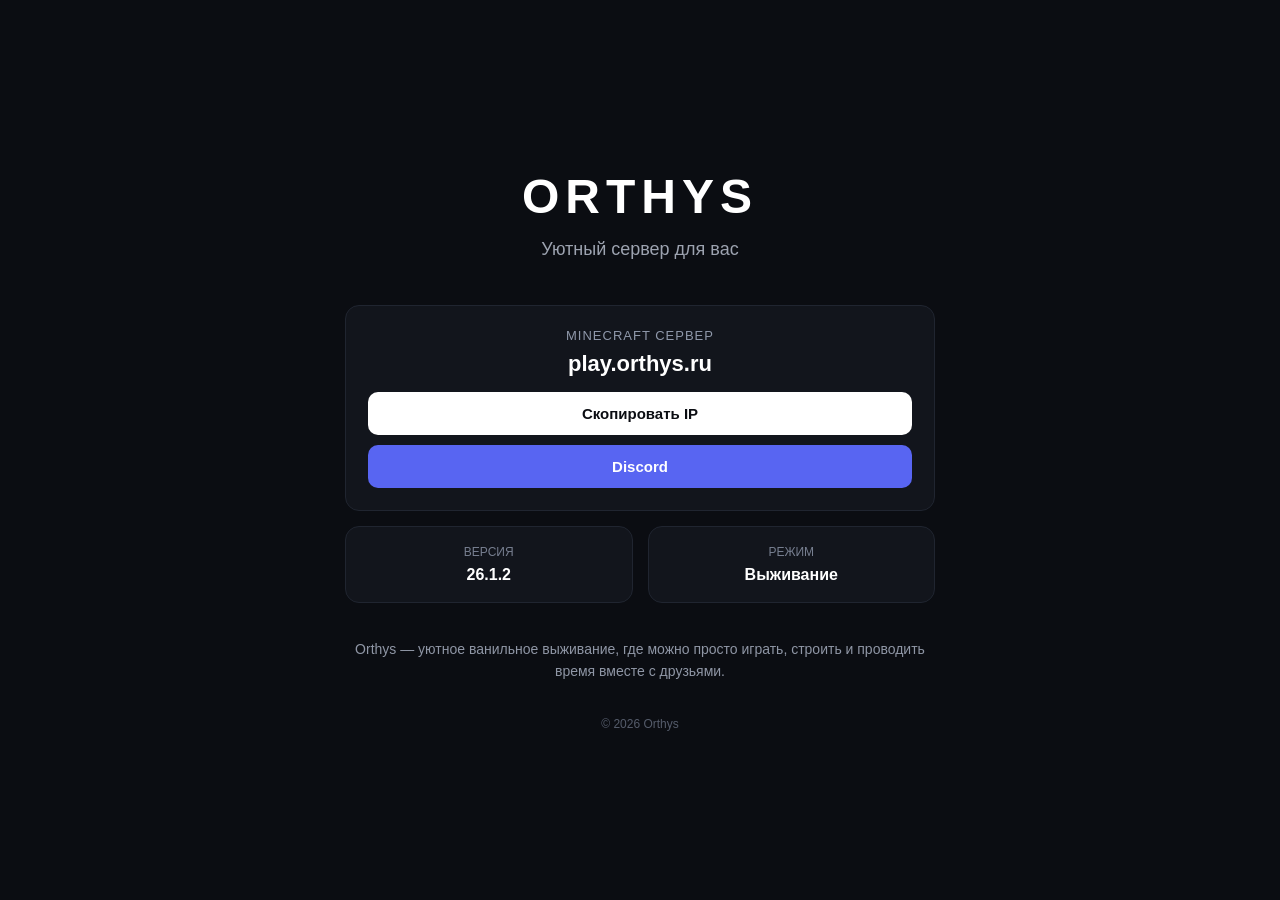
==== index.html @ 1ef9ca55 "Create index.html" ====
<!DOCTYPE html>
<html lang="ru">
<head>
    <meta charset="UTF-8">
    <meta name="viewport" content="width=device-width, initial-scale=1.0">

    <title>Orthys — Minecraft сервер</title>
    <meta name="description" content="Orthys — уютный Minecraft сервер для вас.">

    <style>
        * {
            box-sizing: border-box;
            margin: 0;
            padding: 0;
        }

        body {
            min-height: 100vh;
            display: flex;
            align-items: center;
            justify-content: center;

            background: #0b0d12;
            color: #ffffff;

            font-family: Arial, Helvetica, sans-serif;
        }

        .container {
            width: 100%;
            max-width: 650px;
            padding: 30px;
            text-align: center;
        }

        .logo {
            font-size: 48px;
            font-weight: 800;
            letter-spacing: 6px;
            margin-bottom: 15px;
        }

        .subtitle {
            color: #9da3b0;
            font-size: 18px;
            margin-bottom: 45px;
        }

        .server {
            background: #12151c;
            border: 1px solid #202530;
            border-radius: 14px;
            padding: 22px;
            margin-bottom: 15px;
        }

        .server-title {
            color: #8f98aa;
            font-size: 13px;
            margin-bottom: 8px;
            text-transform: uppercase;
            letter-spacing: 1px;
        }

        .ip {
            font-size: 22px;
            font-weight: 700;
            margin-bottom: 15px;
        }

        button,
        .discord {
            width: 100%;
            border: none;
            border-radius: 10px;
            padding: 13px 18px;

            font-size: 15px;
            font-weight: 600;

            cursor: pointer;
            text-decoration: none;
            display: block;

            transition: 0.2s;
        }

        button {
            background: #ffffff;
            color: #0b0d12;
        }

        button:hover {
            background: #e5e7eb;
        }

        .discord {
            background: #5865f2;
            color: white;
            margin-top: 10px;
        }

        .discord:hover {
            background: #4752c4;
        }

        .info {
            display: grid;
            grid-template-columns: 1fr 1fr;
            gap: 15px;
            margin-top: 15px;
        }

        .info-card {
            background: #12151c;
            border: 1px solid #202530;
            border-radius: 14px;
            padding: 18px;
        }

        .info-title {
            color: #777f90;
            font-size: 12px;
            margin-bottom: 7px;
            text-transform: uppercase;
        }

        .info-value {
            font-size: 16px;
            font-weight: 600;
        }

        .about {
            margin-top: 35px;
            color: #8f96a5;
            font-size: 14px;
            line-height: 1.6;
        }

        footer {
            margin-top: 35px;
            color: #555c6b;
            font-size: 12px;
        }

        @media (max-width: 500px) {
            .container {
                padding: 20px;
            }

            .logo {
                font-size: 38px;
            }

            .info {
                grid-template-columns: 1fr;
            }
        }
    </style>
</head>

<body>

<div class="container">

    <div class="logo">ORTHYS</div>

    <div class="subtitle">
        Уютный сервер для вас
    </div>

    <div class="server">

        <div class="server-title">
            Minecraft сервер
        </div>

        <div class="ip" id="ip">
            play.orthys.ru
        </div>

        <button onclick="copyIP()">
            Скопировать IP
        </button>

        <a
            class="discord"
            href="https://discord.gg/CHANGE_ME"
            target="_blank"
        >
            Discord
        </a>

    </div>

    <div class="info">

        <div class="info-card">
            <div class="info-title">
                Версия
            </div>

            <div class="info-value">
                26.1.2
            </div>
        </div>

        <div class="info-card">
            <div class="info-title">
                Режим
            </div>

            <div class="info-value">
                Выживание
            </div>
        </div>

    </div>

    <div class="about">
        Orthys — уютное ванильное выживание,
        где можно просто играть, строить и
        проводить время вместе с друзьями.
    </div>

    <footer>
        © 2026 Orthys
    </footer>

</div>

<script>
    function copyIP() {
        const ip = document.getElementById("ip").innerText;

        navigator.clipboard.writeText(ip).then(() => {
            alert("IP сервера скопирован!");
        });
    }
</script>

</body>
</html>
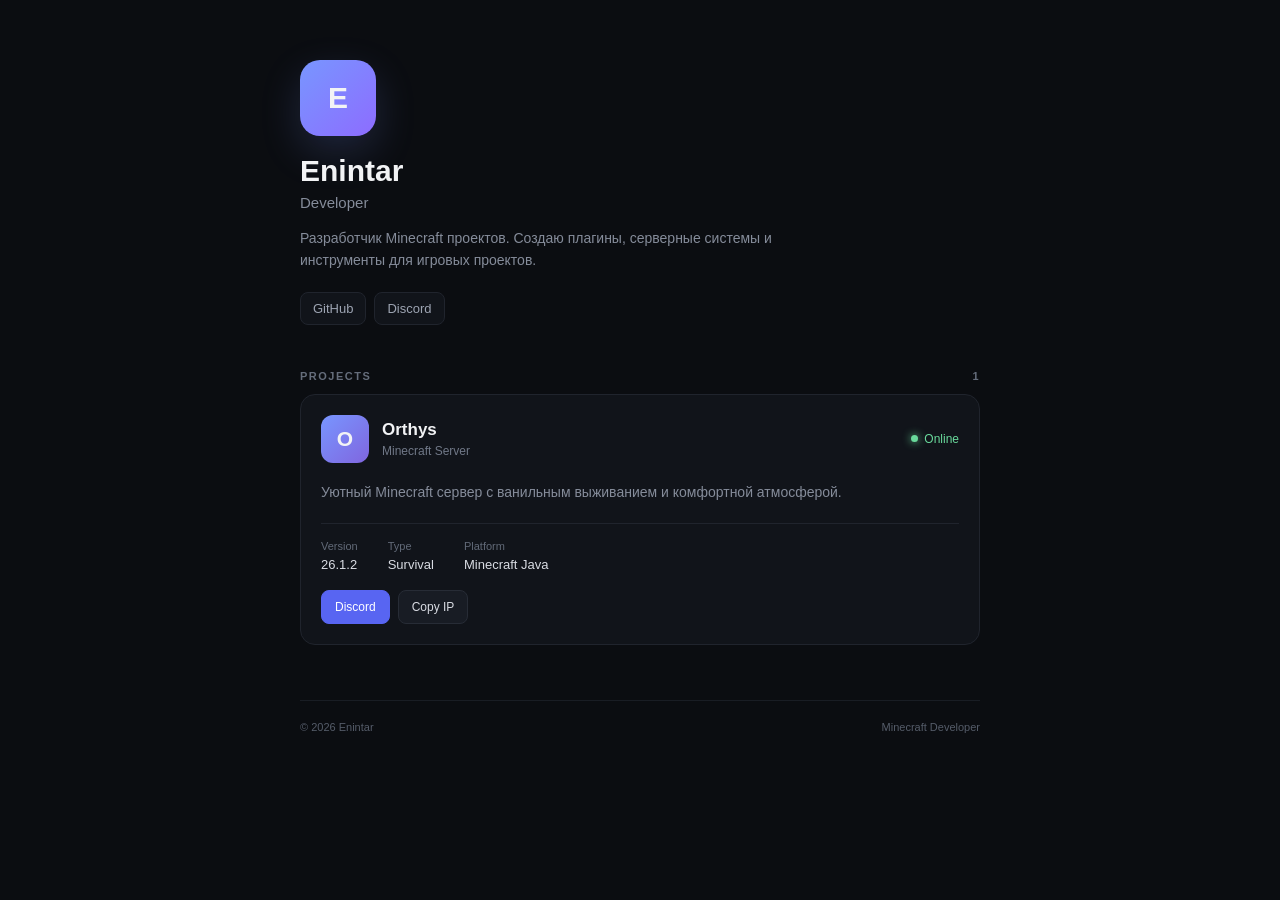
==== commit f08b2876: "Update index.html" ====
--- a/index.html
+++ b/index.html
@@ -4,8 +4,8 @@
     <meta charset="UTF-8">
     <meta name="viewport" content="width=device-width, initial-scale=1.0">
 
-    <title>Orthys — Minecraft сервер</title>
-    <meta name="description" content="Orthys — уютный Minecraft сервер для вас.">
+    <title>Enintar — Developer</title>
+    <meta name="description" content="Enintar — разработчик Minecraft проектов.">
 
     <style>
         * {
@@ -16,144 +16,321 @@
 
         body {
             min-height: 100vh;
+            background: #0b0d11;
+            color: #f2f3f5;
+            font-family: Arial, Helvetica, sans-serif;
+        }
+
+        a {
+            color: inherit;
+            text-decoration: none;
+        }
+
+        .container {
+            width: 100%;
+            max-width: 720px;
+            margin: 0 auto;
+            padding: 60px 20px;
+        }
+
+        /* PROFILE */
+
+        .profile {
+            margin-bottom: 45px;
+        }
+
+        .avatar {
+            width: 76px;
+            height: 76px;
+
             display: flex;
             align-items: center;
             justify-content: center;
 
-            background: #0b0d12;
-            color: #ffffff;
-
-            font-family: Arial, Helvetica, sans-serif;
-        }
-
-        .container {
-            width: 100%;
-            max-width: 650px;
-            padding: 30px;
-            text-align: center;
-        }
-
-        .logo {
-            font-size: 48px;
+            border-radius: 20px;
+
+            background: linear-gradient(
+                135deg,
+                #7896ff,
+                #8d6cff
+            );
+
+            font-size: 30px;
             font-weight: 800;
-            letter-spacing: 6px;
-            margin-bottom: 15px;
-        }
-
-        .subtitle {
-            color: #9da3b0;
-            font-size: 18px;
-            margin-bottom: 45px;
-        }
-
-        .server {
-            background: #12151c;
-            border: 1px solid #202530;
-            border-radius: 14px;
-            padding: 22px;
-            margin-bottom: 15px;
-        }
-
-        .server-title {
-            color: #8f98aa;
-            font-size: 13px;
-            margin-bottom: 8px;
-            text-transform: uppercase;
-            letter-spacing: 1px;
-        }
-
-        .ip {
-            font-size: 22px;
-            font-weight: 700;
-            margin-bottom: 15px;
-        }
-
-        button,
-        .discord {
-            width: 100%;
-            border: none;
-            border-radius: 10px;
-            padding: 13px 18px;
-
+
+            margin-bottom: 18px;
+
+            box-shadow:
+                0 15px 40px rgba(120, 150, 255, 0.18);
+        }
+
+        .name {
+            font-size: 30px;
+            font-weight: 750;
+
+            margin-bottom: 6px;
+        }
+
+        .role {
+            color: #858c9a;
             font-size: 15px;
-            font-weight: 600;
-
-            cursor: pointer;
-            text-decoration: none;
-            display: block;
-
-            transition: 0.2s;
-        }
-
-        button {
-            background: #ffffff;
-            color: #0b0d12;
-        }
-
-        button:hover {
-            background: #e5e7eb;
-        }
-
-        .discord {
-            background: #5865f2;
-            color: white;
-            margin-top: 10px;
-        }
-
-        .discord:hover {
-            background: #4752c4;
-        }
-
-        .info {
-            display: grid;
-            grid-template-columns: 1fr 1fr;
-            gap: 15px;
-            margin-top: 15px;
-        }
-
-        .info-card {
-            background: #12151c;
-            border: 1px solid #202530;
-            border-radius: 14px;
-            padding: 18px;
-        }
-
-        .info-title {
-            color: #777f90;
-            font-size: 12px;
-            margin-bottom: 7px;
-            text-transform: uppercase;
-        }
-
-        .info-value {
-            font-size: 16px;
-            font-weight: 600;
-        }
-
-        .about {
-            margin-top: 35px;
-            color: #8f96a5;
+        }
+
+        .bio {
+            color: #858c9a;
             font-size: 14px;
             line-height: 1.6;
-        }
+
+            max-width: 500px;
+
+            margin-top: 16px;
+        }
+
+        /* LINKS */
+
+        .links {
+            display: flex;
+            gap: 8px;
+            margin-top: 20px;
+            flex-wrap: wrap;
+        }
+
+        .link {
+            padding: 8px 12px;
+
+            border-radius: 8px;
+
+            border: 1px solid #20242d;
+            background: #11141a;
+
+            color: #9da4b2;
+
+            font-size: 13px;
+
+            transition: 0.2s;
+        }
+
+        .link:hover {
+            color: white;
+            border-color: #363c48;
+            background: #151922;
+        }
+
+        /* SECTION */
+
+        .section-title {
+            display: flex;
+            align-items: center;
+            justify-content: space-between;
+
+            margin-bottom: 12px;
+
+            color: #656d7b;
+
+            font-size: 11px;
+            font-weight: 700;
+
+            letter-spacing: 1.5px;
+            text-transform: uppercase;
+        }
+
+        /* PROJECT */
+
+        .project {
+            background: #11141a;
+
+            border: 1px solid #20242d;
+
+            border-radius: 15px;
+
+            padding: 20px;
+
+            transition: 0.2s;
+        }
+
+        .project:hover {
+            border-color: #343b48;
+            transform: translateY(-2px);
+        }
+
+        .project-header {
+            display: flex;
+            align-items: center;
+            gap: 13px;
+        }
+
+        .project-icon {
+            width: 48px;
+            height: 48px;
+
+            border-radius: 12px;
+
+            display: flex;
+            align-items: center;
+            justify-content: center;
+
+            background: linear-gradient(
+                135deg,
+                #7896ff,
+                #8066df
+            );
+
+            font-size: 21px;
+            font-weight: 800;
+        }
+
+        .project-name {
+            font-size: 17px;
+            font-weight: 700;
+        }
+
+        .project-type {
+            color: #707887;
+            font-size: 12px;
+
+            margin-top: 4px;
+        }
+
+        .project-status {
+            margin-left: auto;
+
+            display: flex;
+            align-items: center;
+            gap: 6px;
+
+            color: #69d99b;
+
+            font-size: 12px;
+        }
+
+        .status-dot {
+            width: 7px;
+            height: 7px;
+
+            border-radius: 50%;
+
+            background: #69d99b;
+
+            box-shadow: 0 0 9px #69d99b;
+        }
+
+        .project-description {
+            color: #858c9a;
+
+            font-size: 14px;
+            line-height: 1.6;
+
+            margin-top: 18px;
+        }
+
+        .project-info {
+            display: flex;
+            gap: 30px;
+
+            margin-top: 20px;
+            padding-top: 16px;
+
+            border-top: 1px solid #20242d;
+        }
+
+        .info {
+            display: flex;
+            flex-direction: column;
+            gap: 5px;
+        }
+
+        .info-title {
+            color: #626a78;
+            font-size: 11px;
+        }
+
+        .info-value {
+            color: #d9dce3;
+            font-size: 13px;
+        }
+
+        .project-actions {
+            display: flex;
+            gap: 8px;
+
+            margin-top: 18px;
+        }
+
+        .button {
+            padding: 9px 13px;
+
+            border-radius: 8px;
+
+            background: #181c24;
+            border: 1px solid #272c36;
+
+            color: #d9dce3;
+
+            font-size: 12px;
+
+            transition: 0.2s;
+        }
+
+        .button:hover {
+            background: #202530;
+            border-color: #3a414e;
+        }
+
+        .button.primary {
+            background: #5865f2;
+            border-color: #5865f2;
+            color: white;
+        }
+
+        .button.primary:hover {
+            background: #4752c4;
+        }
+
+        /* FOOTER */
 
         footer {
-            margin-top: 35px;
-            color: #555c6b;
-            font-size: 12px;
-        }
-
-        @media (max-width: 500px) {
+            margin-top: 55px;
+
+            padding-top: 20px;
+
+            border-top: 1px solid #191d24;
+
+            display: flex;
+            justify-content: space-between;
+
+            color: #555c69;
+
+            font-size: 11px;
+        }
+
+        /* MOBILE */
+
+        @media (max-width: 520px) {
+
             .container {
-                padding: 20px;
+                padding: 40px 15px;
             }
 
-            .logo {
-                font-size: 38px;
+            .project-info {
+                gap: 18px;
+                flex-wrap: wrap;
             }
 
-            .info {
-                grid-template-columns: 1fr;
+            .project-status {
+                display: none;
+            }
+
+            .project-actions {
+                flex-direction: column;
+            }
+
+            .button {
+                text-align: center;
+            }
+
+            footer {
+                flex-direction: column;
+                gap: 8px;
             }
         }
     </style>
@@ -163,81 +340,203 @@
 
 <div class="container">
 
-    <div class="logo">ORTHYS</div>
-
-    <div class="subtitle">
-        Уютный сервер для вас
+    <!-- PROFILE -->
+
+    <section class="profile">
+
+        <div class="avatar">
+            E
+        </div>
+
+        <div class="name">
+            Enintar
+        </div>
+
+        <div class="role">
+            Developer
+        </div>
+
+        <div class="bio">
+            Разработчик Minecraft проектов.
+            Создаю плагины, серверные системы и
+            инструменты для игровых проектов.
+        </div>
+
+        <div class="links">
+
+            <a
+                class="link"
+                href="https://github.com/Enintar"
+                target="_blank"
+            >
+                GitHub
+            </a>
+
+            <a
+                class="link"
+                href="https://discord.gg/CHANGE_ME"
+                target="_blank"
+            >
+                Discord
+            </a>
+
+        </div>
+
+    </section>
+
+
+    <!-- PROJECTS -->
+
+    <div class="section-title">
+        <span>Projects</span>
+        <span>1</span>
     </div>
 
-    <div class="server">
-
-        <div class="server-title">
-            Minecraft сервер
-        </div>
-
-        <div class="ip" id="ip">
-            play.orthys.ru
-        </div>
-
-        <button onclick="copyIP()">
-            Скопировать IP
-        </button>
-
-        <a
-            class="discord"
-            href="https://discord.gg/CHANGE_ME"
-            target="_blank"
-        >
-            Discord
-        </a>
-
-    </div>
-
-    <div class="info">
-
-        <div class="info-card">
-            <div class="info-title">
-                Версия
+
+    <!-- ORTHYS -->
+
+    <article class="project">
+
+        <div class="project-header">
+
+            <div class="project-icon">
+                O
             </div>
 
-            <div class="info-value">
-                26.1.2
+            <div>
+
+                <div class="project-name">
+                    Orthys
+                </div>
+
+                <div class="project-type">
+                    Minecraft Server
+                </div>
+
             </div>
-        </div>
-
-        <div class="info-card">
-            <div class="info-title">
-                Режим
+
+            <div class="project-status">
+
+                <span class="status-dot"></span>
+
+                Online
+
             </div>
 
-            <div class="info-value">
-                Выживание
+        </div>
+
+
+        <div class="project-description">
+
+            Уютный Minecraft сервер с ванильным
+            выживанием и комфортной атмосферой.
+
+        </div>
+
+
+        <div class="project-info">
+
+            <div class="info">
+
+                <span class="info-title">
+                    Version
+                </span>
+
+                <span class="info-value">
+                    26.1.2
+                </span>
+
             </div>
-        </div>
-
-    </div>
-
-    <div class="about">
-        Orthys — уютное ванильное выживание,
-        где можно просто играть, строить и
-        проводить время вместе с друзьями.
-    </div>
+
+
+            <div class="info">
+
+                <span class="info-title">
+                    Type
+                </span>
+
+                <span class="info-value">
+                    Survival
+                </span>
+
+            </div>
+
+
+            <div class="info">
+
+                <span class="info-title">
+                    Platform
+                </span>
+
+                <span class="info-value">
+                    Minecraft Java
+                </span>
+
+            </div>
+
+        </div>
+
+
+        <div class="project-actions">
+
+            <a
+                class="button primary"
+                href="https://discord.gg/CHANGE_ME"
+                target="_blank"
+            >
+                Discord
+            </a>
+
+            <button
+                class="button"
+                onclick="copyIP()"
+                id="copyButton"
+            >
+                Copy IP
+            </button>
+
+        </div>
+
+    </article>
+
 
     <footer>
-        © 2026 Orthys
+
+        <span>
+            © 2026 Enintar
+        </span>
+
+        <span>
+            Minecraft Developer
+        </span>
+
     </footer>
 
 </div>
 
+
 <script>
-    function copyIP() {
-        const ip = document.getElementById("ip").innerText;
-
-        navigator.clipboard.writeText(ip).then(() => {
-            alert("IP сервера скопирован!");
-        });
-    }
+
+function copyIP() {
+
+    const ip = "play.orthys.ru";
+
+    const button =
+        document.getElementById("copyButton");
+
+    navigator.clipboard.writeText(ip);
+
+    button.innerText = "Copied ✓";
+
+    setTimeout(() => {
+
+        button.innerText = "Copy IP";
+
+    }, 1500);
+
+}
+
 </script>
 
 </body>
-</html>
+</html>
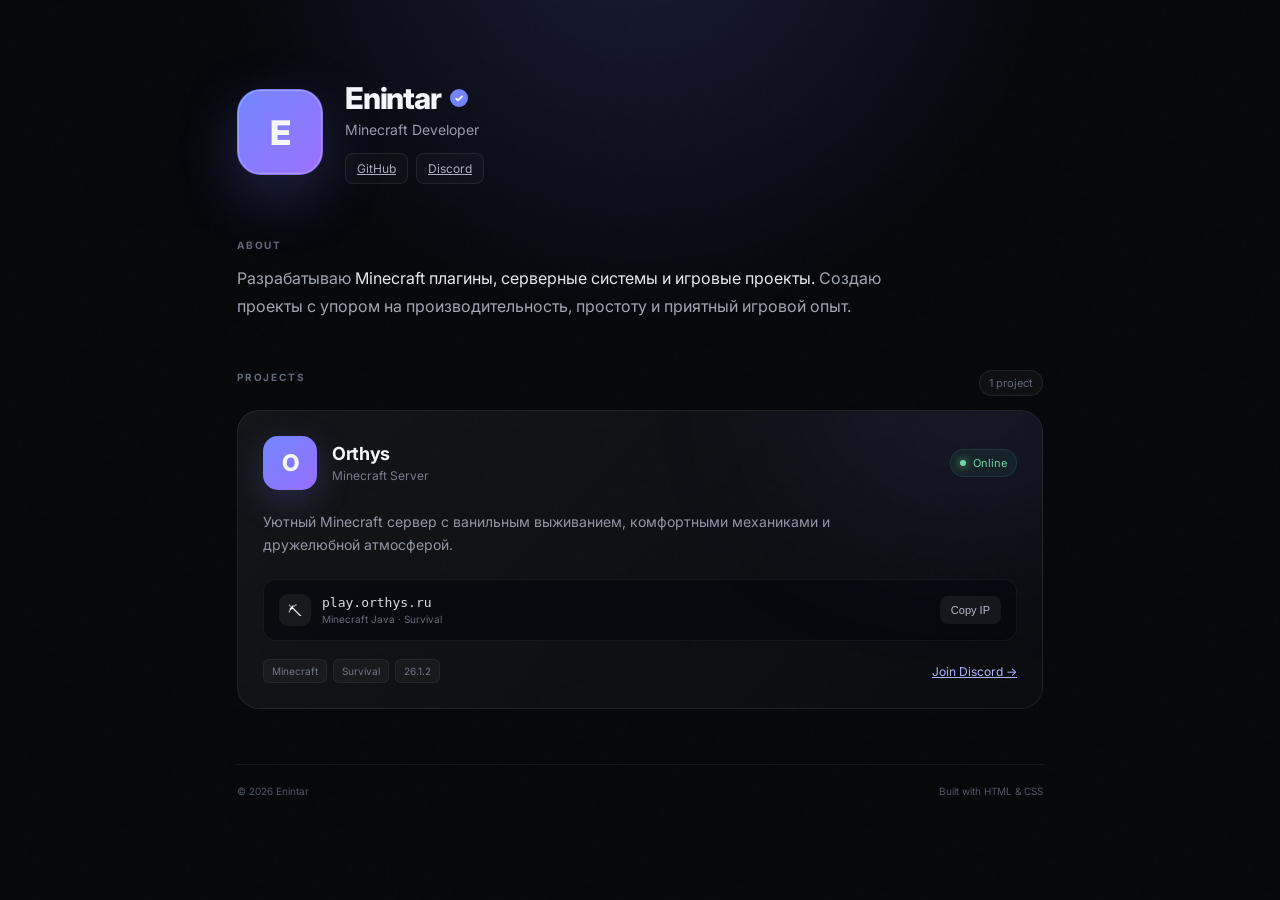
==== commit 78244977: "Update index.html" ====
--- a/index.html
+++ b/index.html
@@ -5,332 +5,576 @@
     <meta name="viewport" content="width=device-width, initial-scale=1.0">
 
     <title>Enintar — Developer</title>
-    <meta name="description" content="Enintar — разработчик Minecraft проектов.">
 
     <style>
+        @import url('https://fonts.googleapis.com/css2?family=Inter:wght@400;500;600;700;800&display=swap');
+
         * {
             box-sizing: border-box;
             margin: 0;
             padding: 0;
         }
 
+        :root {
+            --background: #07080c;
+            --card: rgba(15, 17, 24, 0.72);
+            --border: rgba(255, 255, 255, 0.08);
+            --text: #f5f7fb;
+            --muted: #858b9b;
+            --accent: #7c8cff;
+            --accent2: #a47cff;
+        }
+
         body {
             min-height: 100vh;
-            background: #0b0d11;
-            color: #f2f3f5;
-            font-family: Arial, Helvetica, sans-serif;
-        }
-
-        a {
-            color: inherit;
-            text-decoration: none;
-        }
-
-        .container {
+
+            background:
+                radial-gradient(
+                    circle at 50% -10%,
+                    rgba(112, 125, 255, 0.18),
+                    transparent 35%
+                ),
+                var(--background);
+
+            color: var(--text);
+
+            font-family: "Inter", Arial, sans-serif;
+        }
+
+        /* BACKGROUND */
+
+        .noise {
+            position: fixed;
+            inset: 0;
+
+            pointer-events: none;
+
+            opacity: .025;
+
+            background-image:
+                url("data:image/svg+xml,%3Csvg viewBox='0 0 180 180' xmlns='http://www.w3.org/2000/svg'%3E%3Cfilter id='n'%3E%3CfeTurbulence type='fractalNoise' baseFrequency='.8' numOctaves='4' stitchTiles='stitch'/%3E%3C/filter%3E%3Crect width='100%25' height='100%25' filter='url(%23n)' opacity='.5'/%3E%3C/svg%3E");
+        }
+
+        /* PAGE */
+
+        .page {
             width: 100%;
-            max-width: 720px;
-            margin: 0 auto;
-            padding: 60px 20px;
+            max-width: 850px;
+
+            margin: auto;
+
+            padding: 80px 22px 60px;
         }
 
         /* PROFILE */
 
         .profile {
-            margin-bottom: 45px;
+            display: flex;
+            align-items: center;
+
+            gap: 22px;
+
+            margin-bottom: 55px;
         }
 
         .avatar {
-            width: 76px;
-            height: 76px;
+            width: 86px;
+            height: 86px;
+
+            flex-shrink: 0;
 
             display: flex;
             align-items: center;
             justify-content: center;
 
-            border-radius: 20px;
-
-            background: linear-gradient(
-                135deg,
-                #7896ff,
-                #8d6cff
-            );
+            border-radius: 24px;
+
+            background:
+                linear-gradient(
+                    135deg,
+                    #7387ff,
+                    #9b70ff
+                );
+
+            font-size: 34px;
+            font-weight: 800;
+
+            box-shadow:
+                0 20px 60px rgba(110, 125, 255, .25);
+
+            position: relative;
+        }
+
+        .avatar::after {
+            content: "";
+
+            position: absolute;
+            inset: 1px;
+
+            border-radius: 23px;
+
+            border: 1px solid rgba(255,255,255,.25);
+        }
+
+        .profile-info {
+            flex: 1;
+        }
+
+        .name {
+            display: flex;
+            align-items: center;
+
+            gap: 9px;
 
             font-size: 30px;
             font-weight: 800;
 
-            margin-bottom: 18px;
-
-            box-shadow:
-                0 15px 40px rgba(120, 150, 255, 0.18);
-        }
-
-        .name {
-            font-size: 30px;
-            font-weight: 750;
-
-            margin-bottom: 6px;
+            letter-spacing: -.04em;
+        }
+
+        .verified {
+            width: 18px;
+            height: 18px;
+
+            display: flex;
+            align-items: center;
+            justify-content: center;
+
+            border-radius: 50%;
+
+            background: #7285ff;
+
+            font-size: 11px;
         }
 
         .role {
-            color: #858c9a;
-            font-size: 15px;
-        }
-
-        .bio {
-            color: #858c9a;
+            color: #969cac;
+
+            margin-top: 5px;
+
             font-size: 14px;
-            line-height: 1.6;
-
-            max-width: 500px;
-
-            margin-top: 16px;
-        }
-
-        /* LINKS */
+        }
 
         .links {
             display: flex;
             gap: 8px;
-            margin-top: 20px;
-            flex-wrap: wrap;
+
+            margin-top: 15px;
         }
 
         .link {
-            padding: 8px 12px;
+            padding: 7px 11px;
 
             border-radius: 8px;
 
-            border: 1px solid #20242d;
-            background: #11141a;
-
-            color: #9da4b2;
-
-            font-size: 13px;
-
-            transition: 0.2s;
+            border: 1px solid var(--border);
+
+            background: rgba(255,255,255,.025);
+
+            color: #aab0be;
+
+            font-size: 12px;
+
+            transition: .2s;
         }
 
         .link:hover {
             color: white;
-            border-color: #363c48;
-            background: #151922;
-        }
-
-        /* SECTION */
-
-        .section-title {
+
+            background: rgba(255,255,255,.06);
+
+            border-color: rgba(255,255,255,.15);
+
+            transform: translateY(-1px);
+        }
+
+        /* ABOUT */
+
+        .about {
+            margin-bottom: 50px;
+        }
+
+        .label {
+            color: #626979;
+
+            font-size: 10px;
+            font-weight: 700;
+
+            letter-spacing: .18em;
+
+            text-transform: uppercase;
+
+            margin-bottom: 13px;
+        }
+
+        .about-text {
+            max-width: 650px;
+
+            color: #a1a6b3;
+
+            font-size: 16px;
+
+            line-height: 1.75;
+        }
+
+        .highlight {
+            color: #e5e8ef;
+        }
+
+        /* PROJECTS */
+
+        .projects-header {
             display: flex;
             align-items: center;
             justify-content: space-between;
 
-            margin-bottom: 12px;
-
-            color: #656d7b;
+            margin-bottom: 14px;
+        }
+
+        .count {
+            color: #626979;
 
             font-size: 11px;
+
+            padding: 5px 9px;
+
+            border-radius: 20px;
+
+            background: rgba(255,255,255,.035);
+
+            border: 1px solid var(--border);
+        }
+
+        /* PROJECT CARD */
+
+        .project {
+            position: relative;
+
+            overflow: hidden;
+
+            border-radius: 22px;
+
+            border: 1px solid var(--border);
+
+            background:
+                linear-gradient(
+                    135deg,
+                    rgba(255,255,255,.055),
+                    rgba(255,255,255,.018)
+                );
+
+            padding: 25px;
+
+            transition: .3s;
+        }
+
+        .project::before {
+            content: "";
+
+            position: absolute;
+
+            width: 300px;
+            height: 200px;
+
+            top: -120px;
+            right: -80px;
+
+            background: #7285ff;
+
+            filter: blur(100px);
+
+            opacity: .12;
+
+            pointer-events: none;
+        }
+
+        .project:hover {
+            transform: translateY(-4px);
+
+            border-color: rgba(130,145,255,.25);
+
+            box-shadow:
+                0 25px 70px rgba(0,0,0,.25);
+        }
+
+        .project-top {
+            display: flex;
+            align-items: center;
+
+            gap: 15px;
+        }
+
+        .project-icon {
+            width: 54px;
+            height: 54px;
+
+            display: flex;
+            align-items: center;
+            justify-content: center;
+
+            border-radius: 15px;
+
+            background:
+                linear-gradient(
+                    135deg,
+                    #7287ff,
+                    #976eff
+                );
+
+            font-size: 23px;
+            font-weight: 800;
+
+            box-shadow:
+                0 10px 35px rgba(116,135,255,.22);
+        }
+
+        .project-name {
+            font-size: 18px;
             font-weight: 700;
 
-            letter-spacing: 1.5px;
-            text-transform: uppercase;
-        }
-
-        /* PROJECT */
-
-        .project {
-            background: #11141a;
-
-            border: 1px solid #20242d;
-
-            border-radius: 15px;
-
-            padding: 20px;
-
-            transition: 0.2s;
-        }
-
-        .project:hover {
-            border-color: #343b48;
-            transform: translateY(-2px);
-        }
-
-        .project-header {
-            display: flex;
-            align-items: center;
-            gap: 13px;
-        }
-
-        .project-icon {
-            width: 48px;
-            height: 48px;
-
-            border-radius: 12px;
+            letter-spacing: -.02em;
+        }
+
+        .project-type {
+            color: #747b8c;
+
+            font-size: 12px;
+
+            margin-top: 4px;
+        }
+
+        .status {
+            margin-left: auto;
+
+            display: flex;
+            align-items: center;
+
+            gap: 7px;
+
+            color: #70dca0;
+
+            font-size: 11px;
+
+            padding: 6px 9px;
+
+            border-radius: 20px;
+
+            background: rgba(72, 220, 140, .07);
+
+            border: 1px solid rgba(72, 220, 140, .12);
+        }
+
+        .status-dot {
+            width: 6px;
+            height: 6px;
+
+            border-radius: 50%;
+
+            background: #70dca0;
+
+            box-shadow: 0 0 9px #70dca0;
+        }
+
+        .project-description {
+            color: #9197a5;
+
+            font-size: 14px;
+
+            line-height: 1.65;
+
+            max-width: 600px;
+
+            margin-top: 20px;
+        }
+
+        /* SERVER */
+
+        .server {
+            display: flex;
+            align-items: center;
+            justify-content: space-between;
+
+            gap: 15px;
+
+            margin-top: 23px;
+
+            padding: 14px 15px;
+
+            border-radius: 13px;
+
+            background: rgba(5,7,11,.55);
+
+            border: 1px solid rgba(255,255,255,.055);
+        }
+
+        .server-left {
+            display: flex;
+            align-items: center;
+
+            gap: 11px;
+        }
+
+        .server-icon {
+            width: 32px;
+            height: 32px;
 
             display: flex;
             align-items: center;
             justify-content: center;
 
-            background: linear-gradient(
-                135deg,
-                #7896ff,
-                #8066df
-            );
-
-            font-size: 21px;
-            font-weight: 800;
-        }
-
-        .project-name {
-            font-size: 17px;
-            font-weight: 700;
-        }
-
-        .project-type {
-            color: #707887;
+            border-radius: 9px;
+
+            background: rgba(255,255,255,.06);
+
+            font-size: 14px;
+        }
+
+        .server-ip {
+            color: #d9dce4;
+
+            font-family: monospace;
+
+            font-size: 13px;
+        }
+
+        .server-label {
+            color: #626978;
+
+            font-size: 10px;
+
+            margin-top: 3px;
+        }
+
+        .copy {
+            border: 0;
+
+            color: #b8becb;
+
+            background: rgba(255,255,255,.06);
+
+            padding: 8px 11px;
+
+            border-radius: 8px;
+
+            font-size: 11px;
+
+            cursor: pointer;
+
+            transition: .2s;
+        }
+
+        .copy:hover {
+            color: white;
+
+            background: rgba(255,255,255,.1);
+        }
+
+        /* PROJECT FOOTER */
+
+        .project-footer {
+            display: flex;
+            align-items: center;
+
+            justify-content: space-between;
+
+            margin-top: 18px;
+        }
+
+        .tags {
+            display: flex;
+            gap: 6px;
+        }
+
+        .tag {
+            color: #727989;
+
+            font-size: 10px;
+
+            padding: 5px 8px;
+
+            border-radius: 6px;
+
+            background: rgba(255,255,255,.035);
+
+            border: 1px solid rgba(255,255,255,.05);
+        }
+
+        .discord {
+            color: #aeb5ff;
+
             font-size: 12px;
 
-            margin-top: 4px;
-        }
-
-        .project-status {
-            margin-left: auto;
-
-            display: flex;
-            align-items: center;
-            gap: 6px;
-
-            color: #69d99b;
-
-            font-size: 12px;
-        }
-
-        .status-dot {
-            width: 7px;
-            height: 7px;
-
-            border-radius: 50%;
-
-            background: #69d99b;
-
-            box-shadow: 0 0 9px #69d99b;
-        }
-
-        .project-description {
-            color: #858c9a;
-
-            font-size: 14px;
-            line-height: 1.6;
-
-            margin-top: 18px;
-        }
-
-        .project-info {
-            display: flex;
-            gap: 30px;
-
-            margin-top: 20px;
-            padding-top: 16px;
-
-            border-top: 1px solid #20242d;
-        }
-
-        .info {
-            display: flex;
-            flex-direction: column;
-            gap: 5px;
-        }
-
-        .info-title {
-            color: #626a78;
-            font-size: 11px;
-        }
-
-        .info-value {
-            color: #d9dce3;
-            font-size: 13px;
-        }
-
-        .project-actions {
-            display: flex;
-            gap: 8px;
-
-            margin-top: 18px;
-        }
-
-        .button {
-            padding: 9px 13px;
-
-            border-radius: 8px;
-
-            background: #181c24;
-            border: 1px solid #272c36;
-
-            color: #d9dce3;
-
-            font-size: 12px;
-
-            transition: 0.2s;
-        }
-
-        .button:hover {
-            background: #202530;
-            border-color: #3a414e;
-        }
-
-        .button.primary {
-            background: #5865f2;
-            border-color: #5865f2;
+            transition: .2s;
+        }
+
+        .discord:hover {
             color: white;
         }
 
-        .button.primary:hover {
-            background: #4752c4;
-        }
-
         /* FOOTER */
 
         footer {
+            display: flex;
+            justify-content: space-between;
+
             margin-top: 55px;
-
             padding-top: 20px;
 
-            border-top: 1px solid #191d24;
-
-            display: flex;
-            justify-content: space-between;
-
-            color: #555c69;
-
-            font-size: 11px;
+            border-top: 1px solid rgba(255,255,255,.06);
+
+            color: #505665;
+
+            font-size: 10px;
         }
 
         /* MOBILE */
 
-        @media (max-width: 520px) {
-
-            .container {
-                padding: 40px 15px;
+        @media(max-width: 600px) {
+
+            .page {
+                padding: 45px 16px;
             }
 
-            .project-info {
-                gap: 18px;
-                flex-wrap: wrap;
+            .profile {
+                align-items: flex-start;
             }
 
-            .project-status {
+            .avatar {
+                width: 68px;
+                height: 68px;
+
+                border-radius: 19px;
+
+                font-size: 27px;
+            }
+
+            .name {
+                font-size: 25px;
+            }
+
+            .status {
                 display: none;
             }
 
-            .project-actions {
+            .server {
+                align-items: flex-start;
+            }
+
+            .server-left {
+                min-width: 0;
+            }
+
+            .project-footer {
+                align-items: flex-start;
+                gap: 15px;
+
                 flex-direction: column;
             }
 
-            .button {
-                text-align: center;
-            }
-
             footer {
                 flex-direction: column;
-                gap: 8px;
+
+                gap: 7px;
             }
         }
     </style>
@@ -338,7 +582,9 @@
 
 <body>
 
-<div class="container">
+<div class="noise"></div>
+
+<div class="page">
 
     <!-- PROFILE -->
 
@@ -348,156 +594,195 @@
             E
         </div>
 
-        <div class="name">
-            Enintar
+        <div class="profile-info">
+
+            <div class="name">
+
+                Enintar
+
+                <span class="verified">
+                    ✓
+                </span>
+
+            </div>
+
+            <div class="role">
+                Minecraft Developer
+            </div>
+
+            <div class="links">
+
+                <a
+                    class="link"
+                    href="https://github.com/Enintar"
+                    target="_blank"
+                >
+                    GitHub
+                </a>
+
+                <a
+                    class="link"
+                    href="https://discord.gg/CHANGE_ME"
+                    target="_blank"
+                >
+                    Discord
+                </a>
+
+            </div>
+
         </div>
 
-        <div class="role">
-            Developer
+    </section>
+
+
+    <!-- ABOUT -->
+
+    <section class="about">
+
+        <div class="label">
+            About
         </div>
 
-        <div class="bio">
-            Разработчик Minecraft проектов.
-            Создаю плагины, серверные системы и
-            инструменты для игровых проектов.
+        <p class="about-text">
+
+            Разрабатываю <span class="highlight">
+            Minecraft плагины, серверные системы
+            и игровые проекты.</span>
+
+            Создаю проекты с упором на
+            производительность, простоту и
+            приятный игровой опыт.
+
+        </p>
+
+    </section>
+
+
+    <!-- PROJECTS -->
+
+    <section>
+
+        <div class="projects-header">
+
+            <div class="label">
+                Projects
+            </div>
+
+            <div class="count">
+                1 project
+            </div>
+
         </div>
 
-        <div class="links">
-
-            <a
-                class="link"
-                href="https://github.com/Enintar"
-                target="_blank"
-            >
-                GitHub
-            </a>
-
-            <a
-                class="link"
-                href="https://discord.gg/CHANGE_ME"
-                target="_blank"
-            >
-                Discord
-            </a>
-
-        </div>
+
+        <!-- ORTHYS -->
+
+        <article class="project">
+
+            <div class="project-top">
+
+                <div class="project-icon">
+                    O
+                </div>
+
+                <div>
+
+                    <div class="project-name">
+                        Orthys
+                    </div>
+
+                    <div class="project-type">
+                        Minecraft Server
+                    </div>
+
+                </div>
+
+                <div class="status">
+
+                    <span class="status-dot"></span>
+
+                    Online
+
+                </div>
+
+            </div>
+
+
+            <p class="project-description">
+
+                Уютный Minecraft сервер с ванильным
+                выживанием, комфортными механиками
+                и дружелюбной атмосферой.
+
+            </p>
+
+
+            <div class="server">
+
+                <div class="server-left">
+
+                    <div class="server-icon">
+                        ⛏
+                    </div>
+
+                    <div>
+
+                        <div class="server-ip">
+                            play.orthys.ru
+                        </div>
+
+                        <div class="server-label">
+                            Minecraft Java · Survival
+                        </div>
+
+                    </div>
+
+                </div>
+
+
+                <button
+                    class="copy"
+                    id="copyButton"
+                    onclick="copyIP()"
+                >
+                    Copy IP
+                </button>
+
+            </div>
+
+
+            <div class="project-footer">
+
+                <div class="tags">
+
+                    <span class="tag">
+                        Minecraft
+                    </span>
+
+                    <span class="tag">
+                        Survival
+                    </span>
+
+                    <span class="tag">
+                        26.1.2
+                    </span>
+
+                </div>
+
+
+                <a
+                    class="discord"
+                    href="https://discord.gg/CHANGE_ME"
+                    target="_blank"
+                >
+                    Join Discord →
+                </a>
+
+            </div>
+
+        </article>
 
     </section>
-
-
-    <!-- PROJECTS -->
-
-    <div class="section-title">
-        <span>Projects</span>
-        <span>1</span>
-    </div>
-
-
-    <!-- ORTHYS -->
-
-    <article class="project">
-
-        <div class="project-header">
-
-            <div class="project-icon">
-                O
-            </div>
-
-            <div>
-
-                <div class="project-name">
-                    Orthys
-                </div>
-
-                <div class="project-type">
-                    Minecraft Server
-                </div>
-
-            </div>
-
-            <div class="project-status">
-
-                <span class="status-dot"></span>
-
-                Online
-
-            </div>
-
-        </div>
-
-
-        <div class="project-description">
-
-            Уютный Minecraft сервер с ванильным
-            выживанием и комфортной атмосферой.
-
-        </div>
-
-
-        <div class="project-info">
-
-            <div class="info">
-
-                <span class="info-title">
-                    Version
-                </span>
-
-                <span class="info-value">
-                    26.1.2
-                </span>
-
-            </div>
-
-
-            <div class="info">
-
-                <span class="info-title">
-                    Type
-                </span>
-
-                <span class="info-value">
-                    Survival
-                </span>
-
-            </div>
-
-
-            <div class="info">
-
-                <span class="info-title">
-                    Platform
-                </span>
-
-                <span class="info-value">
-                    Minecraft Java
-                </span>
-
-            </div>
-
-        </div>
-
-
-        <div class="project-actions">
-
-            <a
-                class="button primary"
-                href="https://discord.gg/CHANGE_ME"
-                target="_blank"
-            >
-                Discord
-            </a>
-
-            <button
-                class="button"
-                onclick="copyIP()"
-                id="copyButton"
-            >
-                Copy IP
-            </button>
-
-        </div>
-
-    </article>
 
 
     <footer>
@@ -507,7 +792,7 @@
         </span>
 
         <span>
-            Minecraft Developer
+            Built with HTML & CSS
         </span>
 
     </footer>
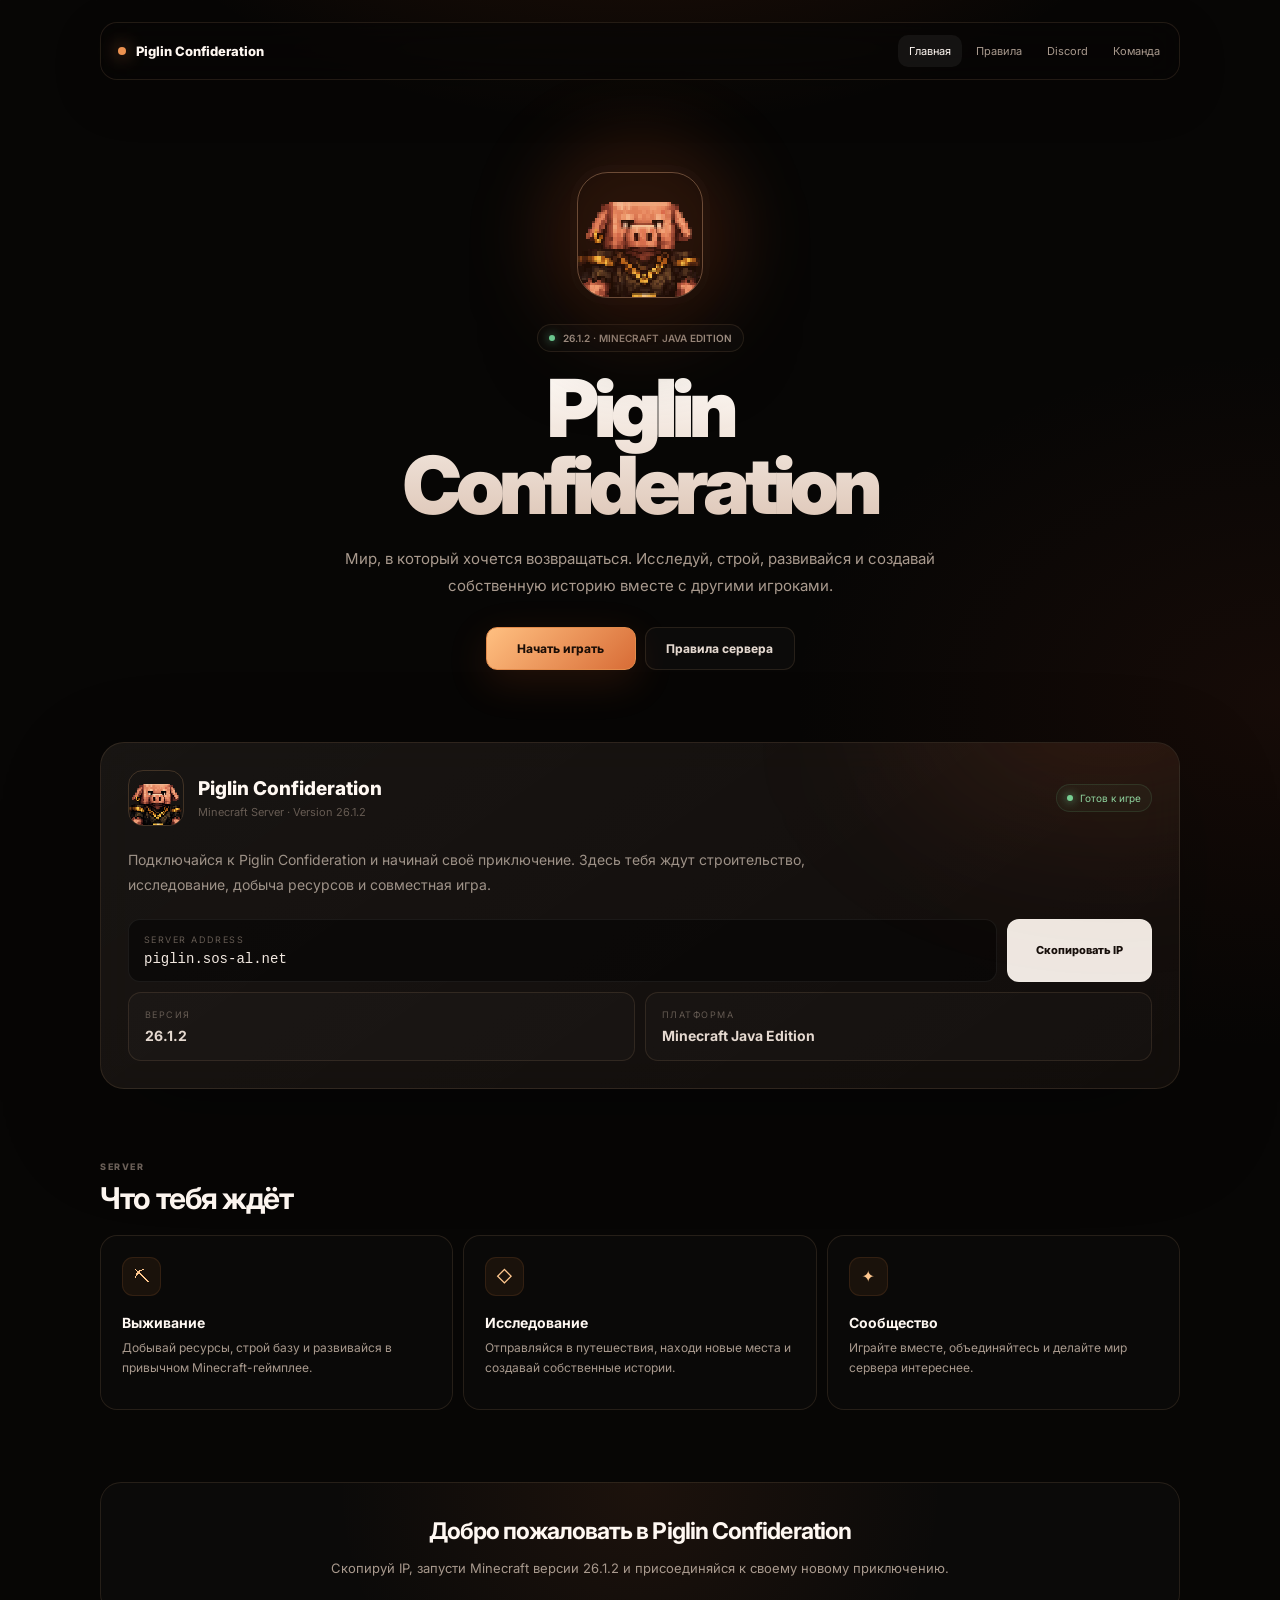
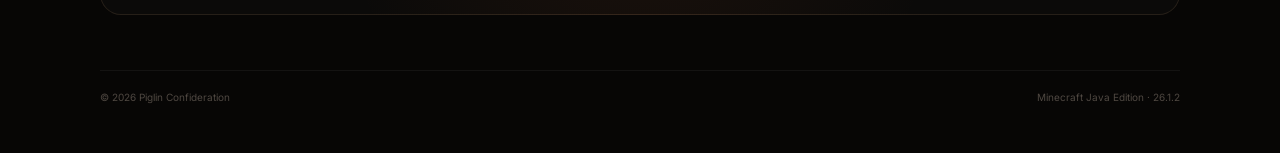
==== commit 15bb7be6: "+" ====
--- a/index.html
+++ b/index.html
@@ -1,827 +1,43 @@
-<!DOCTYPE html>
-<html lang="ru">
-<head>
-    <meta charset="UTF-8">
-    <meta name="viewport" content="width=device-width, initial-scale=1.0">
+<!doctype html>
+<html lang="ru"><head>
+<meta charset="UTF-8"><meta name="viewport" content="width=device-width,initial-scale=1.0">
+<title>Piglin Confideration — Minecraft</title>
+<link rel="stylesheet" href="style.css">
+</head><body><div class="page">
+<nav class="nav">
+<a class="brand" href="index.html"><span class="brand-mark"></span>Piglin Confideration</a>
+<div class="nav-links">
+<a class="nav-link active" href="index.html">Главная</a>
+<a class="nav-link" href="rules.html">Правила</a>
+<a class="nav-link" href="discord.html">Discord</a>
+<a class="nav-link" href="team.html">Команда</a>
+</div></nav>
 
-    <title>Enintar — Developer</title>
+<section class="hero">
+<div class="avatar-wrap"><div class="avatar-glow"></div><img class="avatar" src="icon.png" alt="Piglin Confideration"></div>
+<div class="eyebrow"><i></i>26.1.2 · MINECRAFT JAVA EDITION</div>
+<h1>Piglin<br>Confideration</h1>
+<p>Мир, в который хочется возвращаться. Исследуй, строй, развивайся и создавай собственную историю вместе с другими игроками.</p>
+<div class="actions"><a class="btn primary" href="#server">Начать играть</a><a class="btn" href="rules.html">Правила сервера</a></div>
+</section>
 
-    <style>
-        @import url('https://fonts.googleapis.com/css2?family=Inter:wght@400;500;600;700;800&display=swap');
+<section class="server" id="server">
+<div class="server-top"><img class="mini-avatar" src="icon.png" alt=""><div><div class="server-name">Piglin Confideration</div><div class="server-meta">Minecraft Server · Version 26.1.2</div></div><div class="status"><i></i>Готов к игре</div></div>
+<p class="description">Подключайся к Piglin Confideration и начинай своё приключение. Здесь тебя ждут строительство, исследование, добыча ресурсов и совместная игра.</p>
+<div class="ip-row"><div class="ip-box"><div class="label">Server address</div><div class="ip" id="ip">piglin.sos-al.net</div></div><button class="copy" id="copy" onclick="copyIP()">Скопировать IP</button></div>
+<div class="stats"><div class="stat"><div class="label">Версия</div><div class="stat-value">26.1.2</div></div><div class="stat"><div class="label">Платформа</div><div class="stat-value">Minecraft Java Edition</div></div></div>
+</section>
 
-        * {
-            box-sizing: border-box;
-            margin: 0;
-            padding: 0;
-        }
+<section class="section"><div class="section-kicker">Server</div><h2 class="section-title">Что тебя ждёт</h2>
+<div class="features">
+<article class="feature"><div class="icon">⛏</div><h3>Выживание</h3><p>Добывай ресурсы, строй базу и развивайся в привычном Minecraft-геймплее.</p></article>
+<article class="feature"><div class="icon">◇</div><h3>Исследование</h3><p>Отправляйся в путешествия, находи новые места и создавай собственные истории.</p></article>
+<article class="feature"><div class="icon">✦</div><h3>Сообщество</h3><p>Играйте вместе, объединяйтесь и делайте мир сервера интереснее.</p></article>
+</div></section>
 
-        :root {
-            --background: #07080c;
-            --card: rgba(15, 17, 24, 0.72);
-            --border: rgba(255, 255, 255, 0.08);
-            --text: #f5f7fb;
-            --muted: #858b9b;
-            --accent: #7c8cff;
-            --accent2: #a47cff;
-        }
-
-        body {
-            min-height: 100vh;
-
-            background:
-                radial-gradient(
-                    circle at 50% -10%,
-                    rgba(112, 125, 255, 0.18),
-                    transparent 35%
-                ),
-                var(--background);
-
-            color: var(--text);
-
-            font-family: "Inter", Arial, sans-serif;
-        }
-
-        /* BACKGROUND */
-
-        .noise {
-            position: fixed;
-            inset: 0;
-
-            pointer-events: none;
-
-            opacity: .025;
-
-            background-image:
-                url("data:image/svg+xml,%3Csvg viewBox='0 0 180 180' xmlns='http://www.w3.org/2000/svg'%3E%3Cfilter id='n'%3E%3CfeTurbulence type='fractalNoise' baseFrequency='.8' numOctaves='4' stitchTiles='stitch'/%3E%3C/filter%3E%3Crect width='100%25' height='100%25' filter='url(%23n)' opacity='.5'/%3E%3C/svg%3E");
-        }
-
-        /* PAGE */
-
-        .page {
-            width: 100%;
-            max-width: 850px;
-
-            margin: auto;
-
-            padding: 80px 22px 60px;
-        }
-
-        /* PROFILE */
-
-        .profile {
-            display: flex;
-            align-items: center;
-
-            gap: 22px;
-
-            margin-bottom: 55px;
-        }
-
-        .avatar {
-            width: 86px;
-            height: 86px;
-
-            flex-shrink: 0;
-
-            display: flex;
-            align-items: center;
-            justify-content: center;
-
-            border-radius: 24px;
-
-            background:
-                linear-gradient(
-                    135deg,
-                    #7387ff,
-                    #9b70ff
-                );
-
-            font-size: 34px;
-            font-weight: 800;
-
-            box-shadow:
-                0 20px 60px rgba(110, 125, 255, .25);
-
-            position: relative;
-        }
-
-        .avatar::after {
-            content: "";
-
-            position: absolute;
-            inset: 1px;
-
-            border-radius: 23px;
-
-            border: 1px solid rgba(255,255,255,.25);
-        }
-
-        .profile-info {
-            flex: 1;
-        }
-
-        .name {
-            display: flex;
-            align-items: center;
-
-            gap: 9px;
-
-            font-size: 30px;
-            font-weight: 800;
-
-            letter-spacing: -.04em;
-        }
-
-        .verified {
-            width: 18px;
-            height: 18px;
-
-            display: flex;
-            align-items: center;
-            justify-content: center;
-
-            border-radius: 50%;
-
-            background: #7285ff;
-
-            font-size: 11px;
-        }
-
-        .role {
-            color: #969cac;
-
-            margin-top: 5px;
-
-            font-size: 14px;
-        }
-
-        .links {
-            display: flex;
-            gap: 8px;
-
-            margin-top: 15px;
-        }
-
-        .link {
-            padding: 7px 11px;
-
-            border-radius: 8px;
-
-            border: 1px solid var(--border);
-
-            background: rgba(255,255,255,.025);
-
-            color: #aab0be;
-
-            font-size: 12px;
-
-            transition: .2s;
-        }
-
-        .link:hover {
-            color: white;
-
-            background: rgba(255,255,255,.06);
-
-            border-color: rgba(255,255,255,.15);
-
-            transform: translateY(-1px);
-        }
-
-        /* ABOUT */
-
-        .about {
-            margin-bottom: 50px;
-        }
-
-        .label {
-            color: #626979;
-
-            font-size: 10px;
-            font-weight: 700;
-
-            letter-spacing: .18em;
-
-            text-transform: uppercase;
-
-            margin-bottom: 13px;
-        }
-
-        .about-text {
-            max-width: 650px;
-
-            color: #a1a6b3;
-
-            font-size: 16px;
-
-            line-height: 1.75;
-        }
-
-        .highlight {
-            color: #e5e8ef;
-        }
-
-        /* PROJECTS */
-
-        .projects-header {
-            display: flex;
-            align-items: center;
-            justify-content: space-between;
-
-            margin-bottom: 14px;
-        }
-
-        .count {
-            color: #626979;
-
-            font-size: 11px;
-
-            padding: 5px 9px;
-
-            border-radius: 20px;
-
-            background: rgba(255,255,255,.035);
-
-            border: 1px solid var(--border);
-        }
-
-        /* PROJECT CARD */
-
-        .project {
-            position: relative;
-
-            overflow: hidden;
-
-            border-radius: 22px;
-
-            border: 1px solid var(--border);
-
-            background:
-                linear-gradient(
-                    135deg,
-                    rgba(255,255,255,.055),
-                    rgba(255,255,255,.018)
-                );
-
-            padding: 25px;
-
-            transition: .3s;
-        }
-
-        .project::before {
-            content: "";
-
-            position: absolute;
-
-            width: 300px;
-            height: 200px;
-
-            top: -120px;
-            right: -80px;
-
-            background: #7285ff;
-
-            filter: blur(100px);
-
-            opacity: .12;
-
-            pointer-events: none;
-        }
-
-        .project:hover {
-            transform: translateY(-4px);
-
-            border-color: rgba(130,145,255,.25);
-
-            box-shadow:
-                0 25px 70px rgba(0,0,0,.25);
-        }
-
-        .project-top {
-            display: flex;
-            align-items: center;
-
-            gap: 15px;
-        }
-
-        .project-icon {
-            width: 54px;
-            height: 54px;
-
-            display: flex;
-            align-items: center;
-            justify-content: center;
-
-            border-radius: 15px;
-
-            background:
-                linear-gradient(
-                    135deg,
-                    #7287ff,
-                    #976eff
-                );
-
-            font-size: 23px;
-            font-weight: 800;
-
-            box-shadow:
-                0 10px 35px rgba(116,135,255,.22);
-        }
-
-        .project-name {
-            font-size: 18px;
-            font-weight: 700;
-
-            letter-spacing: -.02em;
-        }
-
-        .project-type {
-            color: #747b8c;
-
-            font-size: 12px;
-
-            margin-top: 4px;
-        }
-
-        .status {
-            margin-left: auto;
-
-            display: flex;
-            align-items: center;
-
-            gap: 7px;
-
-            color: #70dca0;
-
-            font-size: 11px;
-
-            padding: 6px 9px;
-
-            border-radius: 20px;
-
-            background: rgba(72, 220, 140, .07);
-
-            border: 1px solid rgba(72, 220, 140, .12);
-        }
-
-        .status-dot {
-            width: 6px;
-            height: 6px;
-
-            border-radius: 50%;
-
-            background: #70dca0;
-
-            box-shadow: 0 0 9px #70dca0;
-        }
-
-        .project-description {
-            color: #9197a5;
-
-            font-size: 14px;
-
-            line-height: 1.65;
-
-            max-width: 600px;
-
-            margin-top: 20px;
-        }
-
-        /* SERVER */
-
-        .server {
-            display: flex;
-            align-items: center;
-            justify-content: space-between;
-
-            gap: 15px;
-
-            margin-top: 23px;
-
-            padding: 14px 15px;
-
-            border-radius: 13px;
-
-            background: rgba(5,7,11,.55);
-
-            border: 1px solid rgba(255,255,255,.055);
-        }
-
-        .server-left {
-            display: flex;
-            align-items: center;
-
-            gap: 11px;
-        }
-
-        .server-icon {
-            width: 32px;
-            height: 32px;
-
-            display: flex;
-            align-items: center;
-            justify-content: center;
-
-            border-radius: 9px;
-
-            background: rgba(255,255,255,.06);
-
-            font-size: 14px;
-        }
-
-        .server-ip {
-            color: #d9dce4;
-
-            font-family: monospace;
-
-            font-size: 13px;
-        }
-
-        .server-label {
-            color: #626978;
-
-            font-size: 10px;
-
-            margin-top: 3px;
-        }
-
-        .copy {
-            border: 0;
-
-            color: #b8becb;
-
-            background: rgba(255,255,255,.06);
-
-            padding: 8px 11px;
-
-            border-radius: 8px;
-
-            font-size: 11px;
-
-            cursor: pointer;
-
-            transition: .2s;
-        }
-
-        .copy:hover {
-            color: white;
-
-            background: rgba(255,255,255,.1);
-        }
-
-        /* PROJECT FOOTER */
-
-        .project-footer {
-            display: flex;
-            align-items: center;
-
-            justify-content: space-between;
-
-            margin-top: 18px;
-        }
-
-        .tags {
-            display: flex;
-            gap: 6px;
-        }
-
-        .tag {
-            color: #727989;
-
-            font-size: 10px;
-
-            padding: 5px 8px;
-
-            border-radius: 6px;
-
-            background: rgba(255,255,255,.035);
-
-            border: 1px solid rgba(255,255,255,.05);
-        }
-
-        .discord {
-            color: #aeb5ff;
-
-            font-size: 12px;
-
-            transition: .2s;
-        }
-
-        .discord:hover {
-            color: white;
-        }
-
-        /* FOOTER */
-
-        footer {
-            display: flex;
-            justify-content: space-between;
-
-            margin-top: 55px;
-            padding-top: 20px;
-
-            border-top: 1px solid rgba(255,255,255,.06);
-
-            color: #505665;
-
-            font-size: 10px;
-        }
-
-        /* MOBILE */
-
-        @media(max-width: 600px) {
-
-            .page {
-                padding: 45px 16px;
-            }
-
-            .profile {
-                align-items: flex-start;
-            }
-
-            .avatar {
-                width: 68px;
-                height: 68px;
-
-                border-radius: 19px;
-
-                font-size: 27px;
-            }
-
-            .name {
-                font-size: 25px;
-            }
-
-            .status {
-                display: none;
-            }
-
-            .server {
-                align-items: flex-start;
-            }
-
-            .server-left {
-                min-width: 0;
-            }
-
-            .project-footer {
-                align-items: flex-start;
-                gap: 15px;
-
-                flex-direction: column;
-            }
-
-            footer {
-                flex-direction: column;
-
-                gap: 7px;
-            }
-        }
-    </style>
-</head>
-
-<body>
-
-<div class="noise"></div>
-
-<div class="page">
-
-    <!-- PROFILE -->
-
-    <section class="profile">
-
-        <div class="avatar">
-            E
-        </div>
-
-        <div class="profile-info">
-
-            <div class="name">
-
-                Enintar
-
-                <span class="verified">
-                    ✓
-                </span>
-
-            </div>
-
-            <div class="role">
-                Minecraft Developer
-            </div>
-
-            <div class="links">
-
-                <a
-                    class="link"
-                    href="https://github.com/Enintar"
-                    target="_blank"
-                >
-                    GitHub
-                </a>
-
-                <a
-                    class="link"
-                    href="https://discord.gg/CHANGE_ME"
-                    target="_blank"
-                >
-                    Discord
-                </a>
-
-            </div>
-
-        </div>
-
-    </section>
-
-
-    <!-- ABOUT -->
-
-    <section class="about">
-
-        <div class="label">
-            About
-        </div>
-
-        <p class="about-text">
-
-            Разрабатываю <span class="highlight">
-            Minecraft плагины, серверные системы
-            и игровые проекты.</span>
-
-            Создаю проекты с упором на
-            производительность, простоту и
-            приятный игровой опыт.
-
-        </p>
-
-    </section>
-
-
-    <!-- PROJECTS -->
-
-    <section>
-
-        <div class="projects-header">
-
-            <div class="label">
-                Projects
-            </div>
-
-            <div class="count">
-                1 project
-            </div>
-
-        </div>
-
-
-        <!-- ORTHYS -->
-
-        <article class="project">
-
-            <div class="project-top">
-
-                <div class="project-icon">
-                    O
-                </div>
-
-                <div>
-
-                    <div class="project-name">
-                        Orthys
-                    </div>
-
-                    <div class="project-type">
-                        Minecraft Server
-                    </div>
-
-                </div>
-
-                <div class="status">
-
-                    <span class="status-dot"></span>
-
-                    Online
-
-                </div>
-
-            </div>
-
-
-            <p class="project-description">
-
-                Уютный Minecraft сервер с ванильным
-                выживанием, комфортными механиками
-                и дружелюбной атмосферой.
-
-            </p>
-
-
-            <div class="server">
-
-                <div class="server-left">
-
-                    <div class="server-icon">
-                        ⛏
-                    </div>
-
-                    <div>
-
-                        <div class="server-ip">
-                            play.orthys.ru
-                        </div>
-
-                        <div class="server-label">
-                            Minecraft Java · Survival
-                        </div>
-
-                    </div>
-
-                </div>
-
-
-                <button
-                    class="copy"
-                    id="copyButton"
-                    onclick="copyIP()"
-                >
-                    Copy IP
-                </button>
-
-            </div>
-
-
-            <div class="project-footer">
-
-                <div class="tags">
-
-                    <span class="tag">
-                        Minecraft
-                    </span>
-
-                    <span class="tag">
-                        Survival
-                    </span>
-
-                    <span class="tag">
-                        26.1.2
-                    </span>
-
-                </div>
-
-
-                <a
-                    class="discord"
-                    href="https://discord.gg/CHANGE_ME"
-                    target="_blank"
-                >
-                    Join Discord →
-                </a>
-
-            </div>
-
-        </article>
-
-    </section>
-
-
-    <footer>
-
-        <span>
-            © 2026 Enintar
-        </span>
-
-        <span>
-            Built with HTML & CSS
-        </span>
-
-    </footer>
-
+<section class="about"><h2>Добро пожаловать в Piglin Confideration</h2><p>Скопируй IP, запусти Minecraft версии 26.1.2 и присоединяйся к своему новому приключению.</p></section>
+<footer><span>© 2026 Piglin Confideration</span><span>Minecraft Java Edition · 26.1.2</span></footer>
 </div>
-
-
 <script>
-
-function copyIP() {
-
-    const ip = "play.orthys.ru";
-
-    const button =
-        document.getElementById("copyButton");
-
-    navigator.clipboard.writeText(ip);
-
-    button.innerText = "Copied ✓";
-
-    setTimeout(() => {
-
-        button.innerText = "Copy IP";
-
-    }, 1500);
-
-}
-
-</script>
-
-</body>
-</html>+function copyIP(){const ip=document.getElementById('ip').textContent.trim(),b=document.getElementById('copy');navigator.clipboard.writeText(ip).then(()=>{b.textContent='Скопировано ✓';setTimeout(()=>b.textContent='Скопировать IP',1600)}).catch(()=>{const a=document.createElement('textarea');a.value=ip;document.body.appendChild(a);a.select();document.execCommand('copy');a.remove();b.textContent='Скопировано ✓';setTimeout(()=>b.textContent='Скопировать IP',1600)})}
+</script></body></html>
--- a/style.css
+++ b/style.css
@@ -0,0 +1,91 @@
+
+@import url('https://fonts.googleapis.com/css2?family=Inter:wght@400;500;600;700;800;900&display=swap');
+
+*{box-sizing:border-box;margin:0;padding:0}
+:root{
+--bg:#070605;--card:rgba(18,13,10,.76);--card2:rgba(25,18,14,.78);
+--line:rgba(255,196,145,.11);--line2:rgba(255,196,145,.24);
+--text:#fff8f2;--muted:#a99a8e;--dim:#665b53;
+--orange:#ed9250;--gold:#ffc78e;--green:#70d69a;--red:#e47c64;
+}
+html{scroll-behavior:smooth}
+body{
+min-height:100vh;overflow-x:hidden;color:var(--text);
+font-family:Inter,system-ui,-apple-system,BlinkMacSystemFont,"Segoe UI",sans-serif;
+background:radial-gradient(900px 600px at 50% -15%,rgba(218,92,32,.19),transparent 65%),
+radial-gradient(700px 500px at 100% 40%,rgba(155,56,28,.10),transparent 70%),var(--bg);
+}
+body:before{content:"";position:fixed;inset:0;pointer-events:none;opacity:.25;
+background-image:linear-gradient(rgba(255,255,255,.017) 1px,transparent 1px),linear-gradient(90deg,rgba(255,255,255,.017) 1px,transparent 1px);
+background-size:48px 48px;mask-image:linear-gradient(to bottom,#000,transparent 85%)}
+a{text-decoration:none;color:inherit}
+button{font:inherit}
+.page{width:min(1080px,calc(100% - 32px));margin:auto;position:relative;z-index:1;padding:22px 0 50px}
+.nav{height:58px;padding:0 8px 0 17px;display:flex;align-items:center;justify-content:space-between;
+border:1px solid var(--line);border-radius:17px;background:rgba(8,6,5,.62);backdrop-filter:blur(20px);
+box-shadow:0 15px 50px rgba(0,0,0,.18);position:sticky;top:15px;z-index:20}
+.brand{display:flex;align-items:center;gap:10px;font-size:13px;font-weight:800}
+.brand-mark{width:8px;height:8px;border-radius:50%;background:var(--orange);box-shadow:0 0 18px rgba(240,154,85,.9)}
+.nav-links{display:flex;align-items:center;gap:3px}
+.nav-link{padding:9px 11px;border-radius:10px;color:var(--muted);font-size:11px;transition:.2s}
+.nav-link:hover,.nav-link.active{color:var(--text);background:rgba(255,255,255,.055)}
+.hero{text-align:center;padding:92px 0 72px}
+.avatar-wrap{width:126px;height:126px;margin:0 auto 26px;position:relative}
+.avatar-glow{position:absolute;inset:-38px;border-radius:50%;background:rgba(219,91,34,.17);filter:blur(35px)}
+.avatar{width:126px;height:126px;display:block;object-fit:cover;image-rendering:pixelated;border-radius:31px;
+border:1px solid rgba(255,206,165,.34);box-shadow:0 35px 90px rgba(0,0,0,.52),0 0 0 7px rgba(255,255,255,.018)}
+.eyebrow{display:inline-flex;align-items:center;gap:8px;padding:7px 11px;border:1px solid var(--line);border-radius:999px;
+background:rgba(255,255,255,.025);color:var(--muted);font-size:10px;font-weight:600}
+.eyebrow i{width:6px;height:6px;border-radius:50%;background:var(--green);box-shadow:0 0 10px rgba(112,214,154,.8)}
+h1{margin-top:18px;font-size:clamp(42px,8vw,80px);line-height:.96;letter-spacing:-.065em;font-weight:900;
+background:linear-gradient(180deg,#fffaf5 5%,#dec7b8 100%);-webkit-background-clip:text;background-clip:text;color:transparent}
+.hero p{max-width:600px;margin:21px auto 0;color:var(--muted);font-size:15px;line-height:1.8}
+.actions{display:flex;justify-content:center;gap:9px;margin-top:28px}
+.btn{min-width:150px;padding:13px 17px;display:inline-flex;align-items:center;justify-content:center;border-radius:11px;
+border:1px solid var(--line);background:rgba(255,255,255,.025);color:#e4d8cf;font-size:12px;font-weight:750;transition:.2s}
+.btn:hover{transform:translateY(-2px);border-color:var(--line2);background:rgba(255,255,255,.055)}
+.btn.primary{color:#1a0d06;border-color:#e38b4b;background:linear-gradient(135deg,#ffc081,#d86c36);box-shadow:0 12px 40px rgba(210,93,40,.16)}
+.server,.panel{position:relative;overflow:hidden;padding:27px;border:1px solid var(--line);border-radius:24px;
+background:linear-gradient(145deg,rgba(255,255,255,.045),rgba(255,255,255,.012)),var(--card);backdrop-filter:blur(20px);
+box-shadow:0 35px 100px rgba(0,0,0,.25)}
+.server:before,.panel:before{content:"";position:absolute;width:430px;height:220px;right:-150px;top:-150px;background:rgba(228,104,43,.13);filter:blur(85px);border-radius:50%;pointer-events:none}
+.server-top{display:flex;align-items:center;gap:14px}
+.mini-avatar{width:56px;height:56px;object-fit:cover;image-rendering:pixelated;border-radius:15px;border:1px solid rgba(255,190,130,.18)}
+.server-name{font-size:19px;font-weight:800}.server-meta{color:var(--dim);font-size:11px;margin-top:5px}
+.status{margin-left:auto;display:flex;align-items:center;gap:7px;color:#8bdca7;font-size:10px;padding:7px 10px;
+border:1px solid rgba(112,214,154,.13);border-radius:999px;background:rgba(112,214,154,.045)}
+.status i{width:6px;height:6px;border-radius:50%;background:var(--green);box-shadow:0 0 10px var(--green)}
+.description{margin-top:21px;color:#9e9288;font-size:14px;line-height:1.8;max-width:750px}
+.ip-row{display:flex;gap:10px;margin-top:22px}.ip-box{flex:1;padding:14px 15px;border:1px solid rgba(255,255,255,.065);border-radius:12px;background:rgba(4,3,3,.48)}
+.label{color:#655b53;font-size:9px;letter-spacing:.16em;text-transform:uppercase;margin-bottom:6px}
+.ip{color:#f2e8e0;font:500 14px ui-monospace,SFMono-Regular,Menlo,Consolas,monospace}
+.copy{width:145px;border:1px solid rgba(255,255,255,.11);border-radius:12px;background:#eee7e1;color:#17100c;cursor:pointer;font-size:11px;font-weight:800}
+.stats{display:grid;grid-template-columns:1fr 1fr;gap:10px;margin-top:10px}.stat{padding:16px;border:1px solid var(--line);border-radius:13px;background:rgba(255,255,255,.018)}
+.stat-value{margin-top:7px;color:#e5d9d0;font-size:14px;font-weight:700}
+.section{padding-top:72px}.section-kicker{color:#6e635b;font-size:9px;font-weight:800;letter-spacing:.18em;text-transform:uppercase}
+.section-title{margin-top:8px;font-size:30px;letter-spacing:-.045em}
+.features{display:grid;grid-template-columns:repeat(3,1fr);gap:10px;margin-top:19px}.feature{padding:21px;min-height:175px;border:1px solid var(--line);border-radius:17px;background:rgba(255,255,255,.017);transition:.22s}
+.feature:hover{transform:translateY(-3px);border-color:var(--line2)}.icon{width:39px;height:39px;display:grid;place-items:center;border-radius:11px;
+color:var(--gold);background:rgba(229,128,62,.075);border:1px solid rgba(229,128,62,.12)}
+.feature h3{margin-top:18px;font-size:14px}.feature p{margin-top:7px;color:var(--muted);font-size:12px;line-height:1.7}
+.page-head{text-align:center;padding:78px 0 35px}.page-head .section-kicker{display:block}.page-head h1{font-size:clamp(38px,7vw,64px);margin-top:13px}
+.page-head p{max-width:650px;margin:16px auto 0;color:var(--muted);font-size:14px;line-height:1.75}
+.rule-list{display:grid;gap:10px;position:relative;z-index:1}
+.rule{display:flex;gap:17px;padding:19px 20px;border:1px solid var(--line);border-radius:16px;background:rgba(255,255,255,.018);transition:.2s}
+.rule:hover{border-color:var(--line2);background:rgba(255,255,255,.027)}
+.rule-num{flex:0 0 31px;height:31px;display:grid;place-items:center;border-radius:9px;background:rgba(229,128,62,.075);
+border:1px solid rgba(229,128,62,.12);color:var(--gold);font-size:11px;font-weight:800}
+.rule-text{color:#c5b9b0;font-size:13px;line-height:1.65;padding-top:5px}
+.notice{margin-top:12px;padding:20px;border-radius:16px;border:1px solid rgba(228,124,100,.15);background:rgba(228,124,100,.045);color:#bca9a0;font-size:12px;line-height:1.7}
+.notice strong{color:#e5cbc0}
+.team{display:grid;grid-template-columns:1fr 1fr;gap:10px}
+.person{display:flex;align-items:center;gap:15px;padding:20px;border:1px solid var(--line);border-radius:17px;background:rgba(255,255,255,.018)}
+.person-avatar{width:54px;height:54px;display:grid;place-items:center;border-radius:15px;background:linear-gradient(135deg,#ef9957,#9b4827);
+font-size:19px;font-weight:900;box-shadow:0 10px 30px rgba(200,85,35,.16)}
+.person h3{font-size:14px}.person p{margin-top:5px;color:var(--muted);font-size:11px}
+.about{margin-top:72px;padding:34px 25px;text-align:center;border:1px solid var(--line);border-radius:21px;
+background:radial-gradient(circle at 50% 0%,rgba(223,103,40,.08),transparent 55%),rgba(255,255,255,.018)}
+.about h2{font-size:23px;letter-spacing:-.04em}.about p{max-width:640px;margin:12px auto 0;color:var(--muted);font-size:13px;line-height:1.8}
+footer{display:flex;justify-content:space-between;gap:15px;margin-top:55px;padding-top:20px;border-top:1px solid rgba(255,255,255,.055);color:#4f4842;font-size:10px}
+@media(max-width:700px){.features,.team{grid-template-columns:1fr}}
+@media(max-width:600px){.page{width:calc(100% - 20px);padding-top:12px}.nav{position:relative}.nav-links{gap:0}.nav-link{font-size:10px;padding:8px 6px}.brand{font-size:11px}.hero{padding:65px 0 48px}.avatar-wrap,.avatar{width:96px;height:96px}.avatar{border-radius:24px}.actions{flex-direction:column}.btn{width:100%}.server,.panel{padding:18px;border-radius:19px}.status{display:none}.ip-row{flex-direction:column}.copy{width:100%;min-height:46px}.stats{grid-template-columns:1fr}.rule{gap:12px;padding:16px}.page-head{padding:55px 0 30px}footer{flex-direction:column;text-align:center;gap:8px}}
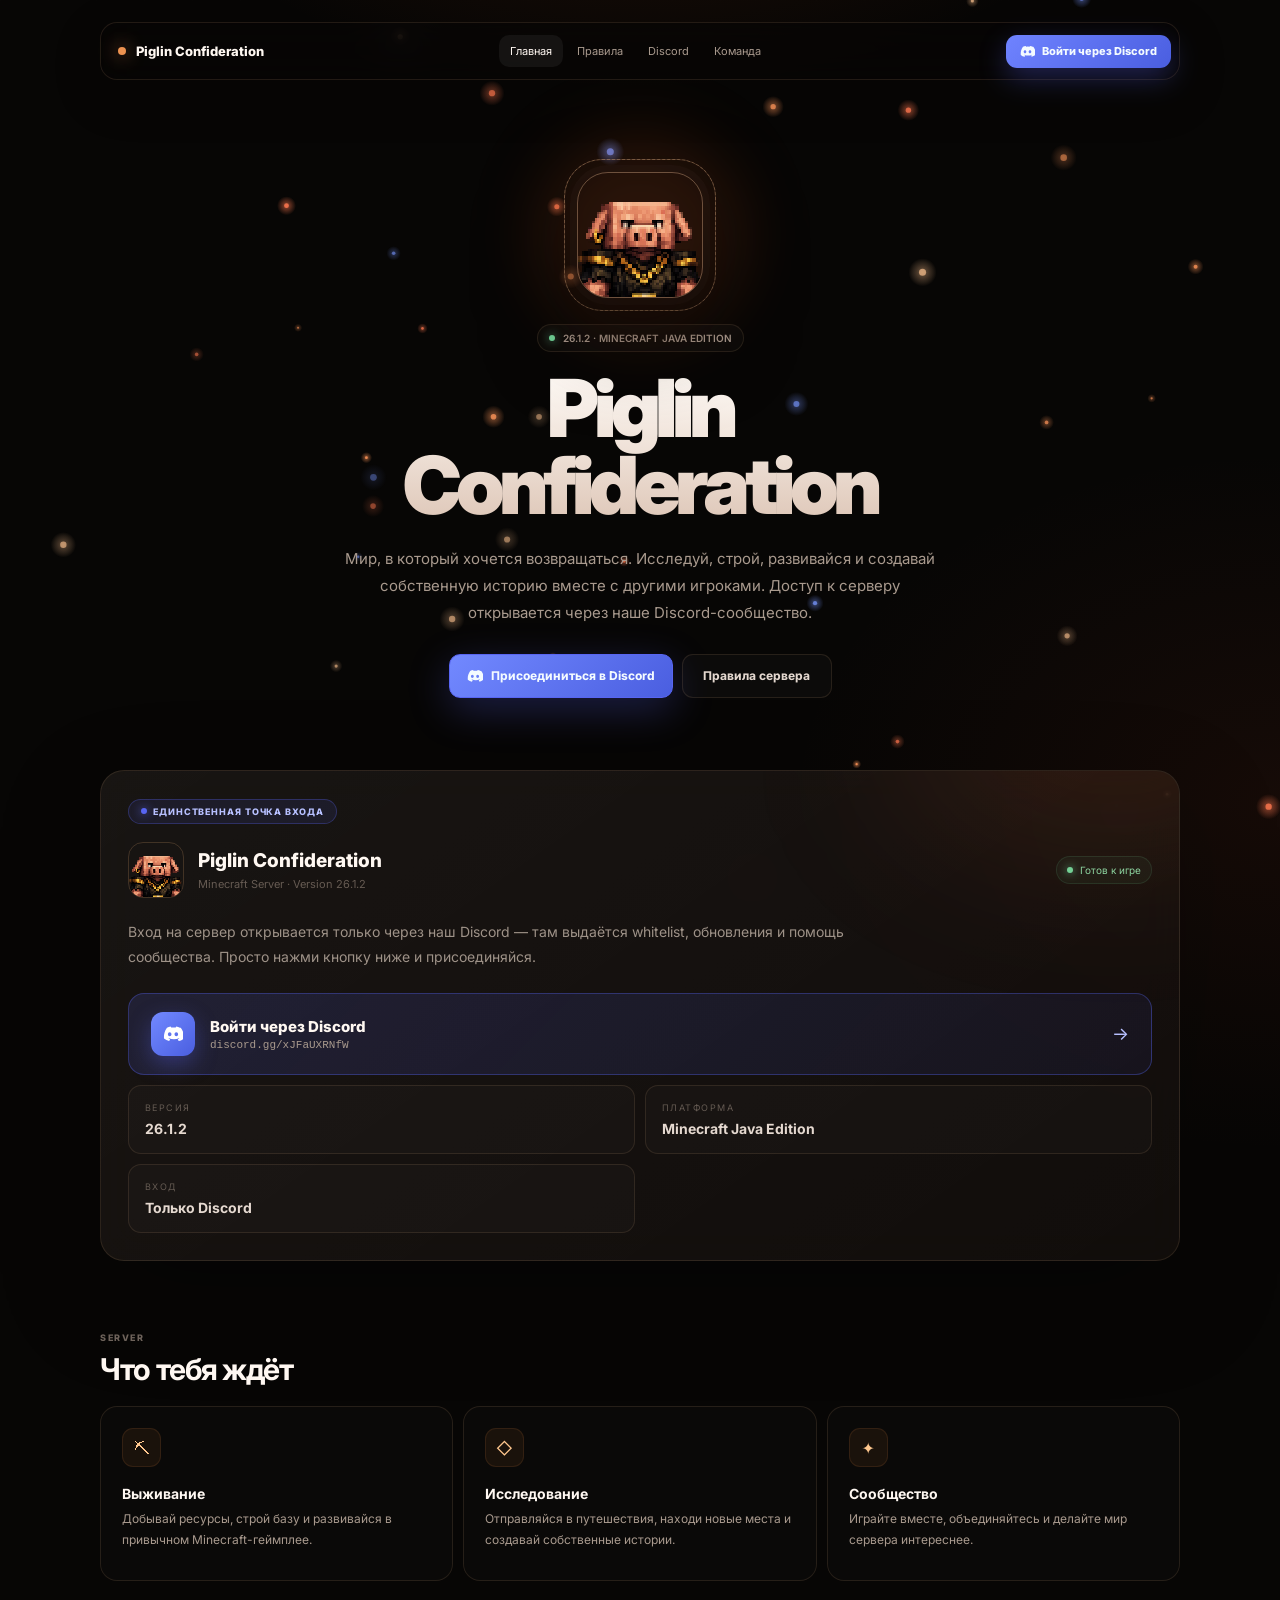
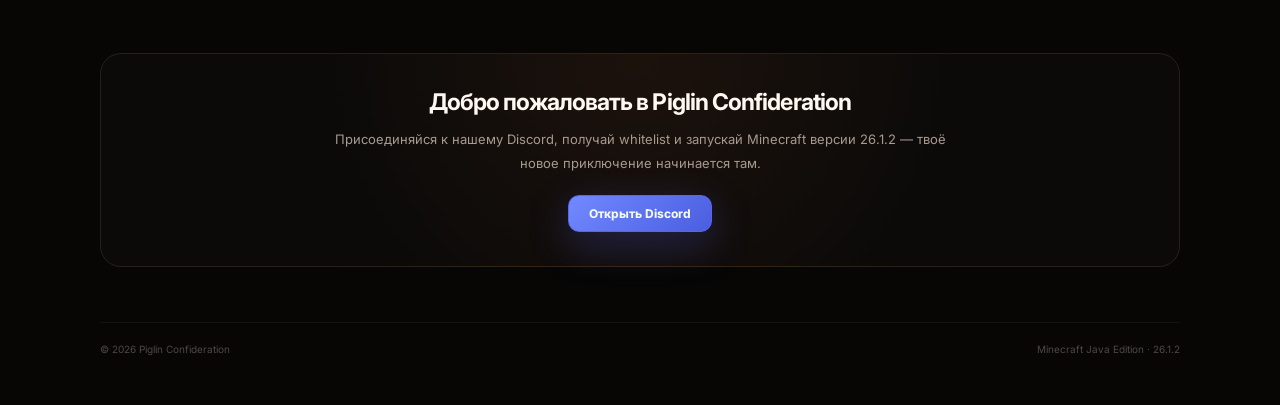
==== commit 2fc020e2: "+1" ====
--- a/index.html
+++ b/index.html
@@ -3,7 +3,9 @@
 <meta charset="UTF-8"><meta name="viewport" content="width=device-width,initial-scale=1.0">
 <title>Piglin Confideration — Minecraft</title>
 <link rel="stylesheet" href="style.css">
-</head><body><div class="page">
+</head><body>
+<canvas id="embers"></canvas>
+<div class="page">
 <nav class="nav">
 <a class="brand" href="index.html"><span class="brand-mark"></span>Piglin Confideration</a>
 <div class="nav-links">
@@ -11,33 +13,48 @@
 <a class="nav-link" href="rules.html">Правила</a>
 <a class="nav-link" href="discord.html">Discord</a>
 <a class="nav-link" href="team.html">Команда</a>
-</div></nav>
+</div>
+<a class="nav-cta" href="https://discord.gg/xJFaUXRNfW" target="_blank" rel="noopener">
+<svg viewBox="0 0 24 24" width="15" height="15" fill="currentColor"><path d="M20.317 4.369A19.79 19.79 0 0 0 15.885 3c-.21.375-.444.879-.608 1.278a18.27 18.27 0 0 0-5.487 0A12.6 12.6 0 0 0 9.182 3a19.74 19.74 0 0 0-4.435 1.371C1.578 8.834.856 13.18 1.217 17.462a19.9 19.9 0 0 0 6.076 3.078c.49-.67.927-1.38 1.304-2.128a12.9 12.9 0 0 1-2.054-.99c.173-.128.342-.262.505-.4 3.958 1.83 8.25 1.83 12.158 0 .166.138.335.272.505.4-.65.39-1.34.72-2.058.99.377.748.814 1.458 1.304 2.128a19.85 19.85 0 0 0 6.08-3.078c.427-4.966-.783-9.267-3.72-13.093ZM8.02 14.826c-1.183 0-2.15-1.093-2.15-2.436 0-1.344.947-2.437 2.15-2.437 1.212 0 2.17 1.103 2.15 2.437 0 1.343-.938 2.436-2.15 2.436Zm7.96 0c-1.183 0-2.15-1.093-2.15-2.436 0-1.344.947-2.437 2.15-2.437 1.212 0 2.17 1.103 2.15 2.437 0 1.343-.928 2.436-2.15 2.436Z"/></svg>
+<span>Войти через Discord</span></a>
+</nav>
 
 <section class="hero">
-<div class="avatar-wrap"><div class="avatar-glow"></div><img class="avatar" src="icon.png" alt="Piglin Confideration"></div>
+<div class="avatar-wrap"><div class="avatar-glow"></div><div class="avatar-ring"></div><img class="avatar" src="icon.png" alt="Piglin Confideration"></div>
 <div class="eyebrow"><i></i>26.1.2 · MINECRAFT JAVA EDITION</div>
 <h1>Piglin<br>Confideration</h1>
-<p>Мир, в который хочется возвращаться. Исследуй, строй, развивайся и создавай собственную историю вместе с другими игроками.</p>
-<div class="actions"><a class="btn primary" href="#server">Начать играть</a><a class="btn" href="rules.html">Правила сервера</a></div>
+<p>Мир, в который хочется возвращаться. Исследуй, строй, развивайся и создавай собственную историю вместе с другими игроками. Доступ к серверу открывается через наше Discord-сообщество.</p>
+<div class="actions">
+<a class="btn discord" href="https://discord.gg/xJFaUXRNfW" target="_blank" rel="noopener">
+<svg viewBox="0 0 24 24" width="16" height="16" fill="currentColor"><path d="M20.317 4.369A19.79 19.79 0 0 0 15.885 3c-.21.375-.444.879-.608 1.278a18.27 18.27 0 0 0-5.487 0A12.6 12.6 0 0 0 9.182 3a19.74 19.74 0 0 0-4.435 1.371C1.578 8.834.856 13.18 1.217 17.462a19.9 19.9 0 0 0 6.076 3.078c.49-.67.927-1.38 1.304-2.128a12.9 12.9 0 0 1-2.054-.99c.173-.128.342-.262.505-.4 3.958 1.83 8.25 1.83 12.158 0 .166.138.335.272.505.4-.65.39-1.34.72-2.058.99.377.748.814 1.458 1.304 2.128a19.85 19.85 0 0 0 6.08-3.078c.427-4.966-.783-9.267-3.72-13.093ZM8.02 14.826c-1.183 0-2.15-1.093-2.15-2.436 0-1.344.947-2.437 2.15-2.437 1.212 0 2.17 1.103 2.15 2.437 0 1.343-.938 2.436-2.15 2.436Zm7.96 0c-1.183 0-2.15-1.093-2.15-2.436 0-1.344.947-2.437 2.15-2.437 1.212 0 2.17 1.103 2.15 2.437 0 1.343-.928 2.436-2.15 2.436Z"/></svg>
+Присоединиться в Discord</a>
+<a class="btn" href="rules.html">Правила сервера</a>
+</div>
 </section>
 
-<section class="server" id="server">
+<section class="server card-glow reveal" id="server" data-tilt>
+<div class="card-badge">Единственная точка входа</div>
 <div class="server-top"><img class="mini-avatar" src="icon.png" alt=""><div><div class="server-name">Piglin Confideration</div><div class="server-meta">Minecraft Server · Version 26.1.2</div></div><div class="status"><i></i>Готов к игре</div></div>
-<p class="description">Подключайся к Piglin Confideration и начинай своё приключение. Здесь тебя ждут строительство, исследование, добыча ресурсов и совместная игра.</p>
-<div class="ip-row"><div class="ip-box"><div class="label">Server address</div><div class="ip" id="ip">piglin.sos-al.net</div></div><button class="copy" id="copy" onclick="copyIP()">Скопировать IP</button></div>
-<div class="stats"><div class="stat"><div class="label">Версия</div><div class="stat-value">26.1.2</div></div><div class="stat"><div class="label">Платформа</div><div class="stat-value">Minecraft Java Edition</div></div></div>
+<p class="description">Вход на сервер открывается только через наш Discord — там выдаётся whitelist, обновления и помощь сообщества. Просто нажми кнопку ниже и присоединяйся.</p>
+<a class="discord-cta" href="https://discord.gg/xJFaUXRNfW" target="_blank" rel="noopener">
+<span class="discord-cta-icon"><svg viewBox="0 0 24 24" width="20" height="20" fill="currentColor"><path d="M20.317 4.369A19.79 19.79 0 0 0 15.885 3c-.21.375-.444.879-.608 1.278a18.27 18.27 0 0 0-5.487 0A12.6 12.6 0 0 0 9.182 3a19.74 19.74 0 0 0-4.435 1.371C1.578 8.834.856 13.18 1.217 17.462a19.9 19.9 0 0 0 6.076 3.078c.49-.67.927-1.38 1.304-2.128a12.9 12.9 0 0 1-2.054-.99c.173-.128.342-.262.505-.4 3.958 1.83 8.25 1.83 12.158 0 .166.138.335.272.505.4-.65.39-1.34.72-2.058.99.377.748.814 1.458 1.304 2.128a19.85 19.85 0 0 0 6.08-3.078c.427-4.966-.783-9.267-3.72-13.093ZM8.02 14.826c-1.183 0-2.15-1.093-2.15-2.436 0-1.344.947-2.437 2.15-2.437 1.212 0 2.17 1.103 2.15 2.437 0 1.343-.938 2.436-2.15 2.436Zm7.96 0c-1.183 0-2.15-1.093-2.15-2.436 0-1.344.947-2.437 2.15-2.437 1.212 0 2.17 1.103 2.15 2.437 0 1.343-.928 2.436-2.15 2.436Z"/></svg></span>
+<span class="discord-cta-text"><b>Войти через Discord</b><small>discord.gg/xJFaUXRNfW</small></span>
+<span class="discord-cta-arrow">→</span>
+</a>
+<div class="stats"><div class="stat"><div class="label">Версия</div><div class="stat-value">26.1.2</div></div><div class="stat"><div class="label">Платформа</div><div class="stat-value">Minecraft Java Edition</div></div><div class="stat"><div class="label">Вход</div><div class="stat-value">Только Discord</div></div></div>
 </section>
 
-<section class="section"><div class="section-kicker">Server</div><h2 class="section-title">Что тебя ждёт</h2>
+<section class="section"><div class="section-kicker reveal">Server</div><h2 class="section-title reveal">Что тебя ждёт</h2>
 <div class="features">
-<article class="feature"><div class="icon">⛏</div><h3>Выживание</h3><p>Добывай ресурсы, строй базу и развивайся в привычном Minecraft-геймплее.</p></article>
-<article class="feature"><div class="icon">◇</div><h3>Исследование</h3><p>Отправляйся в путешествия, находи новые места и создавай собственные истории.</p></article>
-<article class="feature"><div class="icon">✦</div><h3>Сообщество</h3><p>Играйте вместе, объединяйтесь и делайте мир сервера интереснее.</p></article>
+<article class="feature reveal d1" data-tilt><div class="icon">⛏</div><h3>Выживание</h3><p>Добывай ресурсы, строй базу и развивайся в привычном Minecraft-геймплее.</p></article>
+<article class="feature reveal d2" data-tilt><div class="icon">◇</div><h3>Исследование</h3><p>Отправляйся в путешествия, находи новые места и создавай собственные истории.</p></article>
+<article class="feature reveal d3" data-tilt><div class="icon">✦</div><h3>Сообщество</h3><p>Играйте вместе, объединяйтесь и делайте мир сервера интереснее.</p></article>
 </div></section>
 
-<section class="about"><h2>Добро пожаловать в Piglin Confideration</h2><p>Скопируй IP, запусти Minecraft версии 26.1.2 и присоединяйся к своему новому приключению.</p></section>
+<section class="about reveal"><h2>Добро пожаловать в Piglin Confideration</h2><p>Присоединяйся к нашему Discord, получай whitelist и запускай Minecraft версии 26.1.2 — твоё новое приключение начинается там.</p>
+<a class="btn discord small" href="https://discord.gg/xJFaUXRNfW" target="_blank" rel="noopener">Открыть Discord</a>
+</section>
 <footer><span>© 2026 Piglin Confideration</span><span>Minecraft Java Edition · 26.1.2</span></footer>
 </div>
-<script>
-function copyIP(){const ip=document.getElementById('ip').textContent.trim(),b=document.getElementById('copy');navigator.clipboard.writeText(ip).then(()=>{b.textContent='Скопировано ✓';setTimeout(()=>b.textContent='Скопировать IP',1600)}).catch(()=>{const a=document.createElement('textarea');a.value=ip;document.body.appendChild(a);a.select();document.execCommand('copy');a.remove();b.textContent='Скопировано ✓';setTimeout(()=>b.textContent='Скопировать IP',1600)})}
-</script></body></html>+<script src="script.js"></script>
+</body></html>
--- a/style.css
+++ b/style.css
@@ -18,8 +18,16 @@
 body:before{content:"";position:fixed;inset:0;pointer-events:none;opacity:.25;
 background-image:linear-gradient(rgba(255,255,255,.017) 1px,transparent 1px),linear-gradient(90deg,rgba(255,255,255,.017) 1px,transparent 1px);
 background-size:48px 48px;mask-image:linear-gradient(to bottom,#000,transparent 85%)}
+#embers{position:fixed;inset:0;z-index:0;pointer-events:none;width:100%;height:100%}
 a{text-decoration:none;color:inherit}
 button{font:inherit}
+@keyframes floatY{0%,100%{transform:translateY(0)}50%{transform:translateY(-9px)}}
+@keyframes spin{to{transform:rotate(360deg)}}
+@keyframes fadeUp{from{opacity:0;transform:translateY(26px)}to{opacity:1;transform:translateY(0)}}
+.reveal{opacity:0;transform:translateY(26px);transition:opacity .7s cubic-bezier(.2,.7,.2,1),transform .7s cubic-bezier(.2,.7,.2,1)}
+.reveal.in{opacity:1;transform:translateY(0)}
+.reveal.d1{transition-delay:.06s}.reveal.d2{transition-delay:.12s}.reveal.d3{transition-delay:.18s}.reveal.d4{transition-delay:.24s}
+
 .page{width:min(1080px,calc(100% - 32px));margin:auto;position:relative;z-index:1;padding:22px 0 50px}
 .nav{height:58px;padding:0 8px 0 17px;display:flex;align-items:center;justify-content:space-between;
 border:1px solid var(--line);border-radius:17px;background:rgba(8,6,5,.62);backdrop-filter:blur(20px);
@@ -29,11 +37,20 @@
 .nav-links{display:flex;align-items:center;gap:3px}
 .nav-link{padding:9px 11px;border-radius:10px;color:var(--muted);font-size:11px;transition:.2s}
 .nav-link:hover,.nav-link.active{color:var(--text);background:rgba(255,255,255,.055)}
+.nav-cta{display:flex;align-items:center;gap:7px;padding:9px 14px;border-radius:11px;font-size:11px;font-weight:800;
+color:#f4fbff;background:linear-gradient(135deg,#6f83ff,#4a5ee0);box-shadow:0 10px 28px rgba(88,101,242,.32);transition:.2s}
+.nav-cta:hover{transform:translateY(-2px);box-shadow:0 14px 34px rgba(88,101,242,.44)}
+.nav-cta svg{flex:0 0 auto}
+
 .hero{text-align:center;padding:92px 0 72px}
-.avatar-wrap{width:126px;height:126px;margin:0 auto 26px;position:relative}
-.avatar-glow{position:absolute;inset:-38px;border-radius:50%;background:rgba(219,91,34,.17);filter:blur(35px)}
+.avatar-wrap{width:126px;height:126px;margin:0 auto 26px;position:relative;animation:floatY 5s ease-in-out infinite}
+.avatar-glow{position:absolute;inset:-38px;border-radius:50%;background:rgba(219,91,34,.17);filter:blur(35px);animation:pulseGlow 4s ease-in-out infinite}
+.avatar-ring{position:absolute;inset:-13px;border-radius:38px;border:1px solid rgba(255,196,145,.22);pointer-events:none}
+.avatar-ring:before{content:"";position:absolute;inset:-1px;border-radius:38px;border:1px dashed rgba(255,196,145,.28);animation:spin 22s linear infinite}
 .avatar{width:126px;height:126px;display:block;object-fit:cover;image-rendering:pixelated;border-radius:31px;
-border:1px solid rgba(255,206,165,.34);box-shadow:0 35px 90px rgba(0,0,0,.52),0 0 0 7px rgba(255,255,255,.018)}
+border:1px solid rgba(255,206,165,.34);box-shadow:0 35px 90px rgba(0,0,0,.52),0 0 0 7px rgba(255,255,255,.018);position:relative;z-index:1}
+@keyframes pulseGlow{0%,100%{opacity:.7;transform:scale(1)}50%{opacity:1;transform:scale(1.08)}}
+
 .eyebrow{display:inline-flex;align-items:center;gap:8px;padding:7px 11px;border:1px solid var(--line);border-radius:999px;
 background:rgba(255,255,255,.025);color:var(--muted);font-size:10px;font-weight:600}
 .eyebrow i{width:6px;height:6px;border-radius:50%;background:var(--green);box-shadow:0 0 10px rgba(112,214,154,.8)}
@@ -45,10 +62,34 @@
 border:1px solid var(--line);background:rgba(255,255,255,.025);color:#e4d8cf;font-size:12px;font-weight:750;transition:.2s}
 .btn:hover{transform:translateY(-2px);border-color:var(--line2);background:rgba(255,255,255,.055)}
 .btn.primary{color:#1a0d06;border-color:#e38b4b;background:linear-gradient(135deg,#ffc081,#d86c36);box-shadow:0 12px 40px rgba(210,93,40,.16)}
+.btn.discord{color:#f4fbff;border-color:#5865f2;background:linear-gradient(135deg,#7289ff,#4a5ee0);box-shadow:0 12px 40px rgba(88,101,242,.28);gap:8px}
+.btn.discord:hover{box-shadow:0 16px 46px rgba(88,101,242,.4)}
+.btn.discord.small{min-width:0;padding:10px 20px;margin-top:20px}
 .server,.panel{position:relative;overflow:hidden;padding:27px;border:1px solid var(--line);border-radius:24px;
 background:linear-gradient(145deg,rgba(255,255,255,.045),rgba(255,255,255,.012)),var(--card);backdrop-filter:blur(20px);
-box-shadow:0 35px 100px rgba(0,0,0,.25)}
+box-shadow:0 35px 100px rgba(0,0,0,.25);transition:transform .35s cubic-bezier(.2,.7,.2,1),box-shadow .35s;will-change:transform}
 .server:before,.panel:before{content:"";position:absolute;width:430px;height:220px;right:-150px;top:-150px;background:rgba(228,104,43,.13);filter:blur(85px);border-radius:50%;pointer-events:none}
+[data-tilt]{position:relative}
+[data-tilt]:after{content:"";position:absolute;inset:0;border-radius:inherit;pointer-events:none;opacity:0;transition:opacity .3s;
+background:radial-gradient(320px circle at var(--mx,50%) var(--my,50%),rgba(255,196,145,.14),transparent 55%)}
+[data-tilt]:hover:after{opacity:1}
+.feature[data-tilt]:after{background:radial-gradient(220px circle at var(--mx,50%) var(--my,50%),rgba(255,196,145,.18),transparent 60%)}
+
+.card-glow:after{content:"";position:absolute;width:340px;height:200px;left:-140px;bottom:-140px;background:rgba(88,101,242,.15);filter:blur(90px);border-radius:50%;pointer-events:none}
+.card-badge{display:inline-flex;align-items:center;gap:6px;padding:6px 12px;margin-bottom:18px;border-radius:999px;
+border:1px solid rgba(88,101,242,.3);background:rgba(88,101,242,.1);color:#b7c0ff;font-size:9px;font-weight:800;letter-spacing:.1em;text-transform:uppercase}
+.card-badge:before{content:"";width:6px;height:6px;border-radius:50%;background:#5865f2;box-shadow:0 0 10px #5865f2}
+.discord-cta{position:relative;z-index:1;display:flex;align-items:center;gap:15px;margin-top:24px;padding:18px 22px;border-radius:16px;
+border:1px solid rgba(88,101,242,.35);background:linear-gradient(135deg,rgba(88,101,242,.16),rgba(74,94,224,.08));transition:.25s}
+.discord-cta:hover{transform:translateY(-2px);border-color:rgba(114,137,255,.55);box-shadow:0 20px 50px rgba(88,101,242,.22)}
+.discord-cta-icon{flex:0 0 44px;height:44px;display:grid;place-items:center;border-radius:12px;color:#fff;
+background:linear-gradient(135deg,#7289ff,#4a5ee0);box-shadow:0 8px 22px rgba(88,101,242,.35)}
+.discord-cta-text{display:flex;flex-direction:column;gap:3px}
+.discord-cta-text b{font-size:15px;font-weight:800}
+.discord-cta-text small{color:var(--muted);font-size:11px;font-family:ui-monospace,SFMono-Regular,Menlo,Consolas,monospace}
+.discord-cta-arrow{margin-left:auto;color:#b7c0ff;font-size:18px;transition:.2s}
+.discord-cta:hover .discord-cta-arrow{transform:translateX(4px)}
+
 .server-top{display:flex;align-items:center;gap:14px}
 .mini-avatar{width:56px;height:56px;object-fit:cover;image-rendering:pixelated;border-radius:15px;border:1px solid rgba(255,190,130,.18)}
 .server-name{font-size:19px;font-weight:800}.server-meta{color:var(--dim);font-size:11px;margin-top:5px}
@@ -79,13 +120,20 @@
 .notice{margin-top:12px;padding:20px;border-radius:16px;border:1px solid rgba(228,124,100,.15);background:rgba(228,124,100,.045);color:#bca9a0;font-size:12px;line-height:1.7}
 .notice strong{color:#e5cbc0}
 .team{display:grid;grid-template-columns:1fr 1fr;gap:10px}
-.person{display:flex;align-items:center;gap:15px;padding:20px;border:1px solid var(--line);border-radius:17px;background:rgba(255,255,255,.018)}
+.person{position:relative;display:flex;align-items:center;gap:15px;padding:20px;border:1px solid var(--line);border-radius:17px;background:rgba(255,255,255,.018);transition:.25s}
+.person:hover{transform:translateY(-4px);border-color:var(--line2);box-shadow:0 25px 60px rgba(0,0,0,.3)}
 .person-avatar{width:54px;height:54px;display:grid;place-items:center;border-radius:15px;background:linear-gradient(135deg,#ef9957,#9b4827);
-font-size:19px;font-weight:900;box-shadow:0 10px 30px rgba(200,85,35,.16)}
-.person h3{font-size:14px}.person p{margin-top:5px;color:var(--muted);font-size:11px}
+font-size:19px;font-weight:900;box-shadow:0 10px 30px rgba(200,85,35,.16);flex:0 0 auto}
+.person.owner .person-avatar{background:linear-gradient(135deg,#7289ff,#4a5ee0);box-shadow:0 10px 30px rgba(88,101,242,.28)}
+.person h3{font-size:14px;display:flex;align-items:center;gap:8px}.person p{margin-top:5px;color:var(--muted);font-size:11px}
+.role-badge{display:inline-flex;align-items:center;padding:3px 8px;border-radius:999px;font-size:9px;font-weight:800;letter-spacing:.04em;text-transform:uppercase}
+.role-badge.dev{color:var(--gold);background:rgba(229,128,62,.12);border:1px solid rgba(229,128,62,.22)}
+.role-badge.owner{color:#b7c0ff;background:rgba(88,101,242,.14);border:1px solid rgba(88,101,242,.3)}
+
 .about{margin-top:72px;padding:34px 25px;text-align:center;border:1px solid var(--line);border-radius:21px;
 background:radial-gradient(circle at 50% 0%,rgba(223,103,40,.08),transparent 55%),rgba(255,255,255,.018)}
 .about h2{font-size:23px;letter-spacing:-.04em}.about p{max-width:640px;margin:12px auto 0;color:var(--muted);font-size:13px;line-height:1.8}
 footer{display:flex;justify-content:space-between;gap:15px;margin-top:55px;padding-top:20px;border-top:1px solid rgba(255,255,255,.055);color:#4f4842;font-size:10px}
 @media(max-width:700px){.features,.team{grid-template-columns:1fr}}
-@media(max-width:600px){.page{width:calc(100% - 20px);padding-top:12px}.nav{position:relative}.nav-links{gap:0}.nav-link{font-size:10px;padding:8px 6px}.brand{font-size:11px}.hero{padding:65px 0 48px}.avatar-wrap,.avatar{width:96px;height:96px}.avatar{border-radius:24px}.actions{flex-direction:column}.btn{width:100%}.server,.panel{padding:18px;border-radius:19px}.status{display:none}.ip-row{flex-direction:column}.copy{width:100%;min-height:46px}.stats{grid-template-columns:1fr}.rule{gap:12px;padding:16px}.page-head{padding:55px 0 30px}footer{flex-direction:column;text-align:center;gap:8px}}
+@media(max-width:600px){.page{width:calc(100% - 20px);padding-top:12px}.nav{position:relative}.nav-links{gap:0}.nav-link{font-size:10px;padding:8px 6px}.brand{font-size:11px}.nav-cta span{display:none}.nav-cta{padding:9px 10px}.hero{padding:65px 0 48px}.avatar-wrap,.avatar{width:96px;height:96px}.avatar{border-radius:24px}.actions{flex-direction:column}.btn{width:100%}.server,.panel{padding:18px;border-radius:19px}.status{display:none}.ip-row{flex-direction:column}.copy{width:100%;min-height:46px}.stats{grid-template-columns:1fr}.rule{gap:12px;padding:16px}.page-head{padding:55px 0 30px}footer{flex-direction:column;text-align:center;gap:8px}.discord-cta{flex-wrap:wrap}.discord-cta-arrow{display:none}}
+
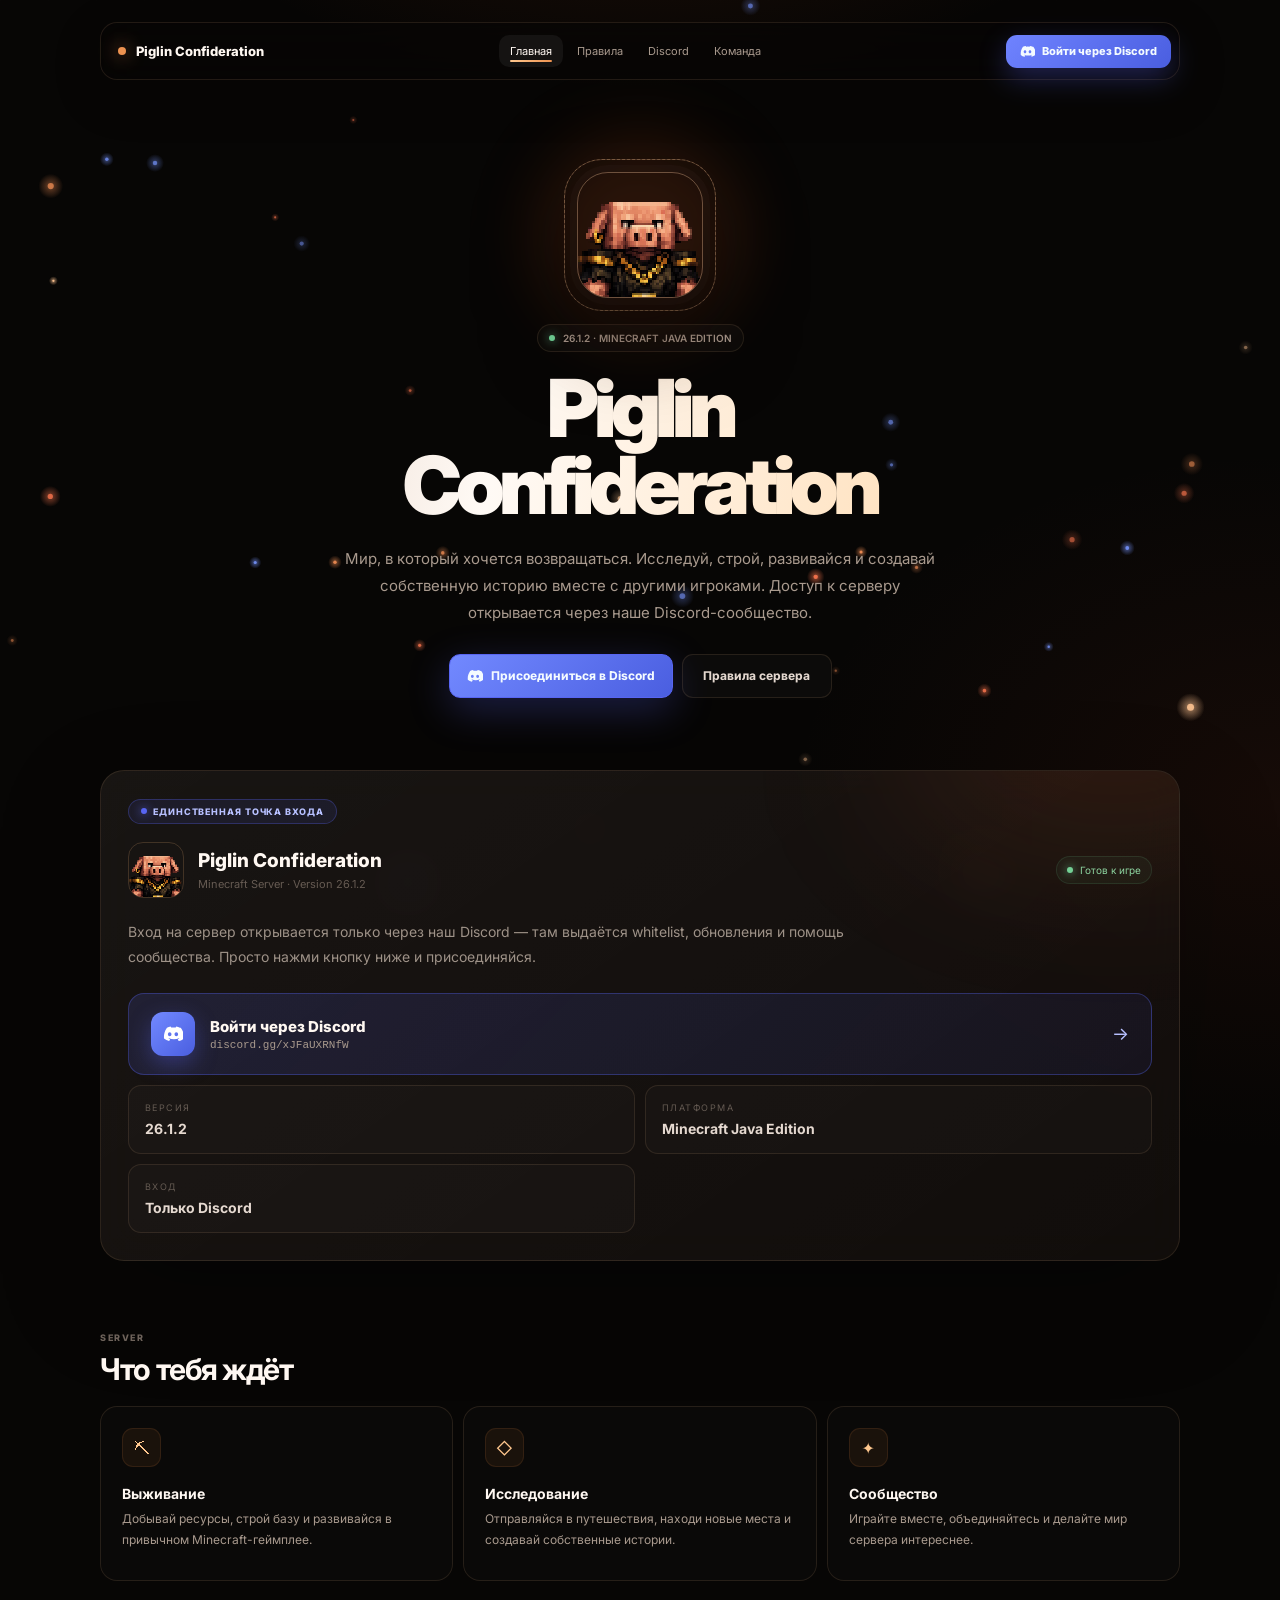
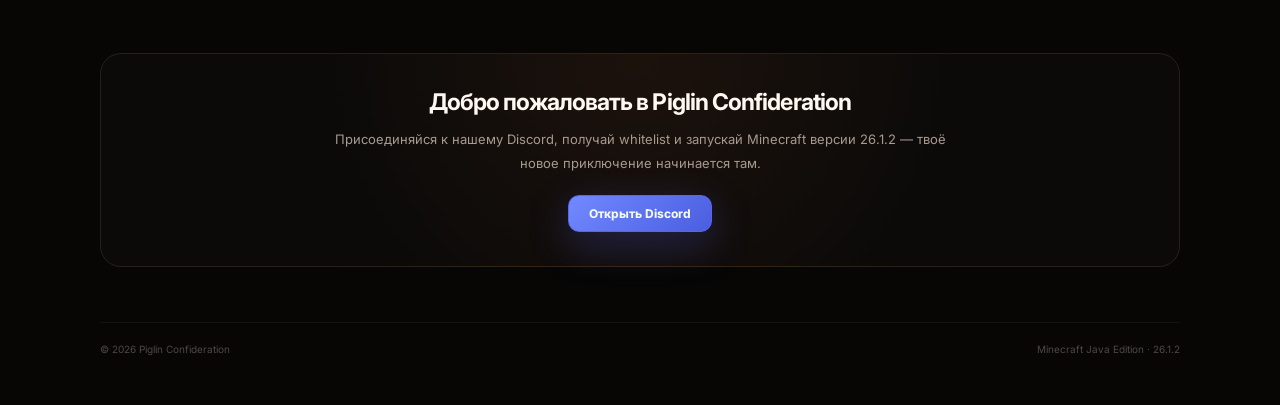
==== commit 7de5edc3: "+11" ====
--- a/index.html
+++ b/index.html
@@ -2,10 +2,14 @@
 <html lang="ru"><head>
 <meta charset="UTF-8"><meta name="viewport" content="width=device-width,initial-scale=1.0">
 <title>Piglin Confideration — Minecraft</title>
+<link rel="icon" href="icon.png" type="image/png">
 <link rel="stylesheet" href="style.css">
 </head><body>
+<div id="scroll-progress"></div>
+<div id="cursor-glow"></div>
 <canvas id="embers"></canvas>
 <div class="page">
+
 <nav class="nav">
 <a class="brand" href="index.html"><span class="brand-mark"></span>Piglin Confideration</a>
 <div class="nav-links">
--- a/style.css
+++ b/style.css
@@ -9,24 +9,47 @@
 --orange:#ed9250;--gold:#ffc78e;--green:#70d69a;--red:#e47c64;
 }
 html{scroll-behavior:smooth}
+::selection{background:rgba(237,146,80,.35);color:#fff}
+::-webkit-scrollbar{width:9px;height:9px}
+::-webkit-scrollbar-track{background:#0a0807}
+::-webkit-scrollbar-thumb{background:linear-gradient(180deg,#ed9250,#9b4827);border-radius:99px}
+::-webkit-scrollbar-thumb:hover{background:linear-gradient(180deg,#ffb377,#c25a2e)}
 body{
 min-height:100vh;overflow-x:hidden;color:var(--text);
 font-family:Inter,system-ui,-apple-system,BlinkMacSystemFont,"Segoe UI",sans-serif;
 background:radial-gradient(900px 600px at 50% -15%,rgba(218,92,32,.19),transparent 65%),
 radial-gradient(700px 500px at 100% 40%,rgba(155,56,28,.10),transparent 70%),var(--bg);
+background-size:100% 100%,100% 100%,100% 100%;
+animation:auroraShift 18s ease-in-out infinite alternate;
+}
+@keyframes auroraShift{
+0%{background-position:50% -10%,100% 40%,0 0}
+50%{background-position:46% -8%,96% 44%,0 0}
+100%{background-position:54% -12%,104% 36%,0 0}
 }
 body:before{content:"";position:fixed;inset:0;pointer-events:none;opacity:.25;
 background-image:linear-gradient(rgba(255,255,255,.017) 1px,transparent 1px),linear-gradient(90deg,rgba(255,255,255,.017) 1px,transparent 1px);
 background-size:48px 48px;mask-image:linear-gradient(to bottom,#000,transparent 85%)}
 #embers{position:fixed;inset:0;z-index:0;pointer-events:none;width:100%;height:100%}
+#cursor-glow{position:fixed;top:0;left:0;width:420px;height:420px;margin:-210px 0 0 -210px;border-radius:50%;
+pointer-events:none;z-index:2;opacity:0;transition:opacity .4s;
+background:radial-gradient(circle,rgba(237,146,80,.07),transparent 70%);will-change:transform}
+#scroll-progress{position:fixed;top:0;left:0;height:3px;width:0%;z-index:50;
+background:linear-gradient(90deg,#ffc78e,#ed9250,#5865f2);box-shadow:0 0 12px rgba(237,146,80,.6);transition:width .1s linear}
 a{text-decoration:none;color:inherit}
 button{font:inherit}
+.ripple{position:absolute;border-radius:50%;transform:scale(0);animation:rippleAnim .6s ease-out;
+background:rgba(255,255,255,.35);pointer-events:none}
+@keyframes rippleAnim{to{transform:scale(2.6);opacity:0}}
+
 @keyframes floatY{0%,100%{transform:translateY(0)}50%{transform:translateY(-9px)}}
 @keyframes spin{to{transform:rotate(360deg)}}
 @keyframes fadeUp{from{opacity:0;transform:translateY(26px)}to{opacity:1;transform:translateY(0)}}
-.reveal{opacity:0;transform:translateY(26px);transition:opacity .7s cubic-bezier(.2,.7,.2,1),transform .7s cubic-bezier(.2,.7,.2,1)}
-.reveal.in{opacity:1;transform:translateY(0)}
+.reveal{opacity:1;transform:none}
+.reveal.pending{opacity:0;transform:translateY(26px);transition:opacity .7s cubic-bezier(.2,.7,.2,1),transform .7s cubic-bezier(.2,.7,.2,1)}
+.reveal.pending.in{opacity:1;transform:translateY(0)}
 .reveal.d1{transition-delay:.06s}.reveal.d2{transition-delay:.12s}.reveal.d3{transition-delay:.18s}.reveal.d4{transition-delay:.24s}
+
 
 .page{width:min(1080px,calc(100% - 32px));margin:auto;position:relative;z-index:1;padding:22px 0 50px}
 .nav{height:58px;padding:0 8px 0 17px;display:flex;align-items:center;justify-content:space-between;
@@ -35,8 +58,12 @@
 .brand{display:flex;align-items:center;gap:10px;font-size:13px;font-weight:800}
 .brand-mark{width:8px;height:8px;border-radius:50%;background:var(--orange);box-shadow:0 0 18px rgba(240,154,85,.9)}
 .nav-links{display:flex;align-items:center;gap:3px}
-.nav-link{padding:9px 11px;border-radius:10px;color:var(--muted);font-size:11px;transition:.2s}
+.nav-link{position:relative;padding:9px 11px;border-radius:10px;color:var(--muted);font-size:11px;transition:.2s}
 .nav-link:hover,.nav-link.active{color:var(--text);background:rgba(255,255,255,.055)}
+.nav-link:after{content:"";position:absolute;left:11px;right:11px;bottom:5px;height:2px;border-radius:2px;
+background:linear-gradient(90deg,var(--gold),var(--orange));transform:scaleX(0);transform-origin:left;transition:transform .3s}
+.nav-link:hover:after,.nav-link.active:after{transform:scaleX(1)}
+
 .nav-cta{display:flex;align-items:center;gap:7px;padding:9px 14px;border-radius:11px;font-size:11px;font-weight:800;
 color:#f4fbff;background:linear-gradient(135deg,#6f83ff,#4a5ee0);box-shadow:0 10px 28px rgba(88,101,242,.32);transition:.2s}
 .nav-cta:hover{transform:translateY(-2px);box-shadow:0 14px 34px rgba(88,101,242,.44)}
@@ -55,11 +82,16 @@
 background:rgba(255,255,255,.025);color:var(--muted);font-size:10px;font-weight:600}
 .eyebrow i{width:6px;height:6px;border-radius:50%;background:var(--green);box-shadow:0 0 10px rgba(112,214,154,.8)}
 h1{margin-top:18px;font-size:clamp(42px,8vw,80px);line-height:.96;letter-spacing:-.065em;font-weight:900;
-background:linear-gradient(180deg,#fffaf5 5%,#dec7b8 100%);-webkit-background-clip:text;background-clip:text;color:transparent}
+background:linear-gradient(100deg,#dec7b8 0%,#fffaf5 15%,#ffe3c2 30%,#dec7b8 45%,#dec7b8 100%);
+background-size:250% 100%;-webkit-background-clip:text;background-clip:text;color:transparent;
+animation:shimmerText 6s linear infinite}
+@keyframes shimmerText{0%{background-position:0% 0}100%{background-position:-250% 0}}
+
 .hero p{max-width:600px;margin:21px auto 0;color:var(--muted);font-size:15px;line-height:1.8}
 .actions{display:flex;justify-content:center;gap:9px;margin-top:28px}
-.btn{min-width:150px;padding:13px 17px;display:inline-flex;align-items:center;justify-content:center;border-radius:11px;
+.btn{position:relative;overflow:hidden;min-width:150px;padding:13px 17px;display:inline-flex;align-items:center;justify-content:center;border-radius:11px;
 border:1px solid var(--line);background:rgba(255,255,255,.025);color:#e4d8cf;font-size:12px;font-weight:750;transition:.2s}
+
 .btn:hover{transform:translateY(-2px);border-color:var(--line2);background:rgba(255,255,255,.055)}
 .btn.primary{color:#1a0d06;border-color:#e38b4b;background:linear-gradient(135deg,#ffc081,#d86c36);box-shadow:0 12px 40px rgba(210,93,40,.16)}
 .btn.discord{color:#f4fbff;border-color:#5865f2;background:linear-gradient(135deg,#7289ff,#4a5ee0);box-shadow:0 12px 40px rgba(88,101,242,.28);gap:8px}
